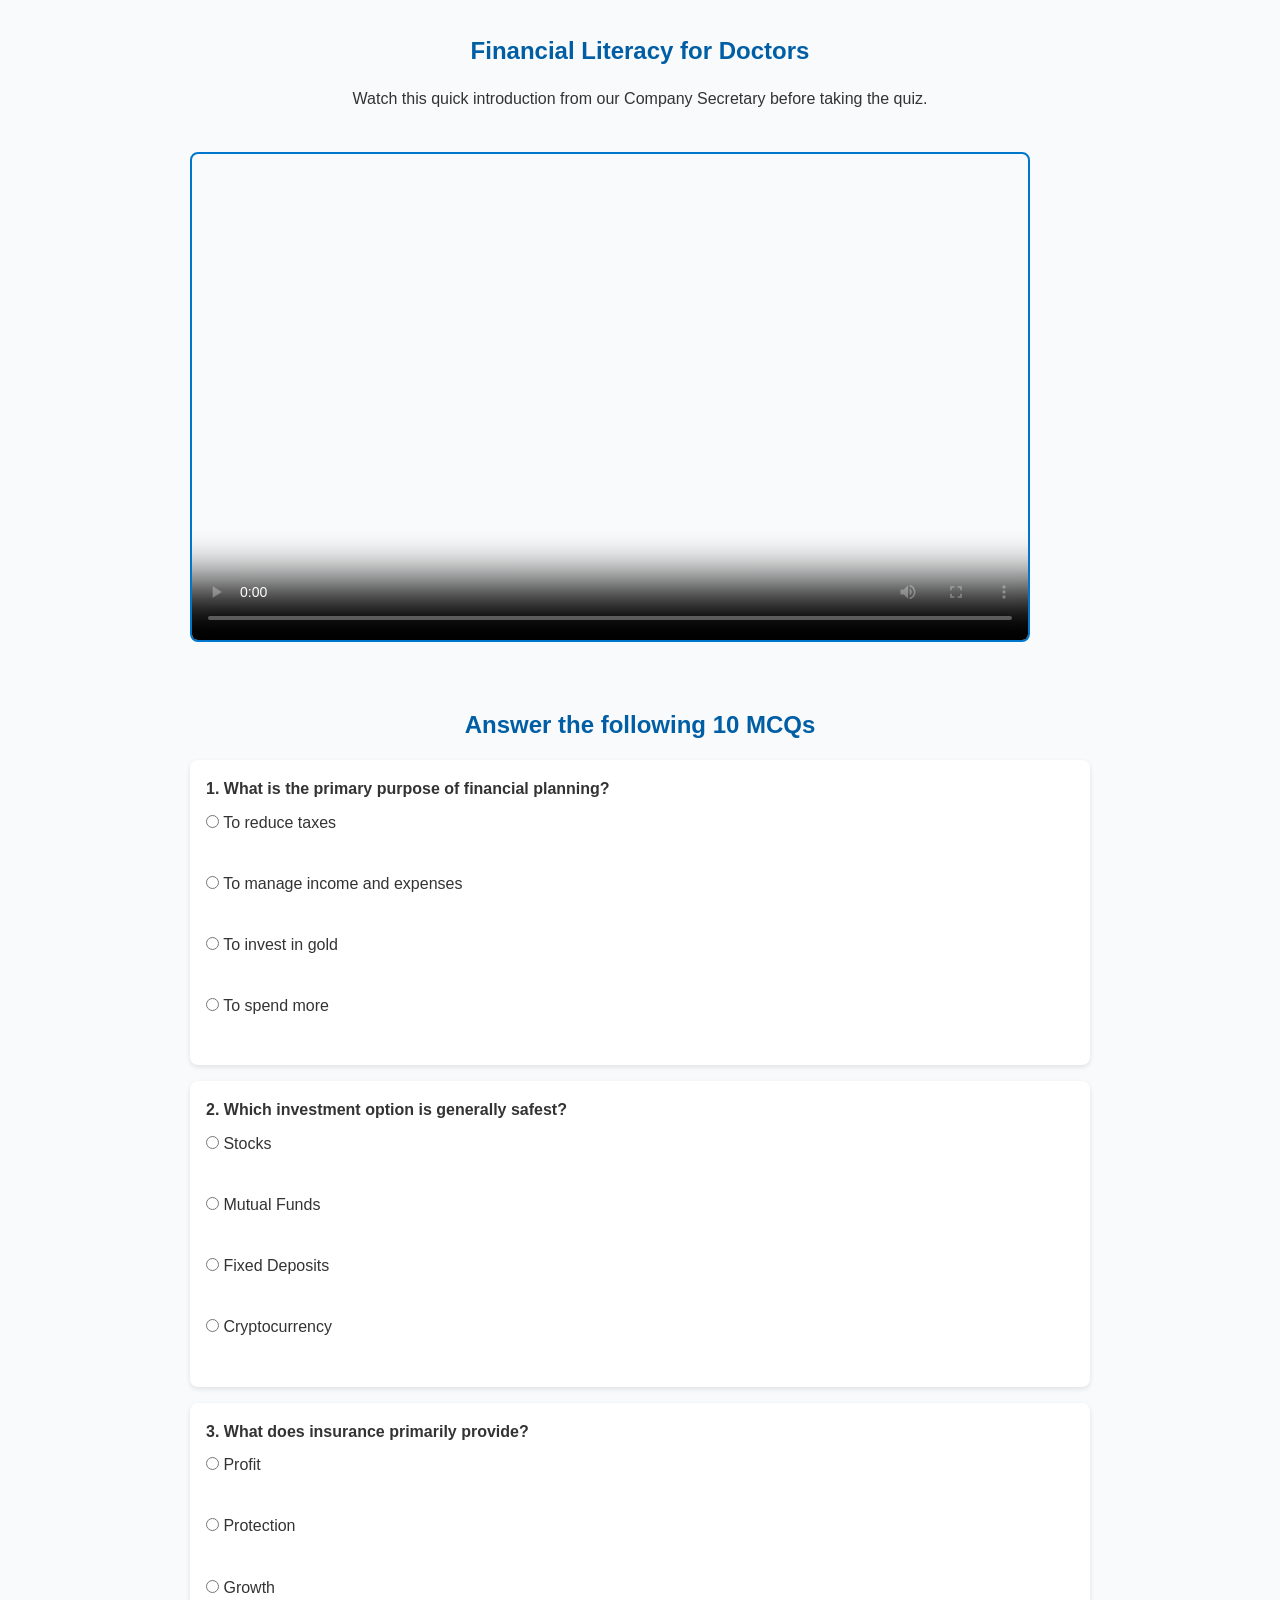
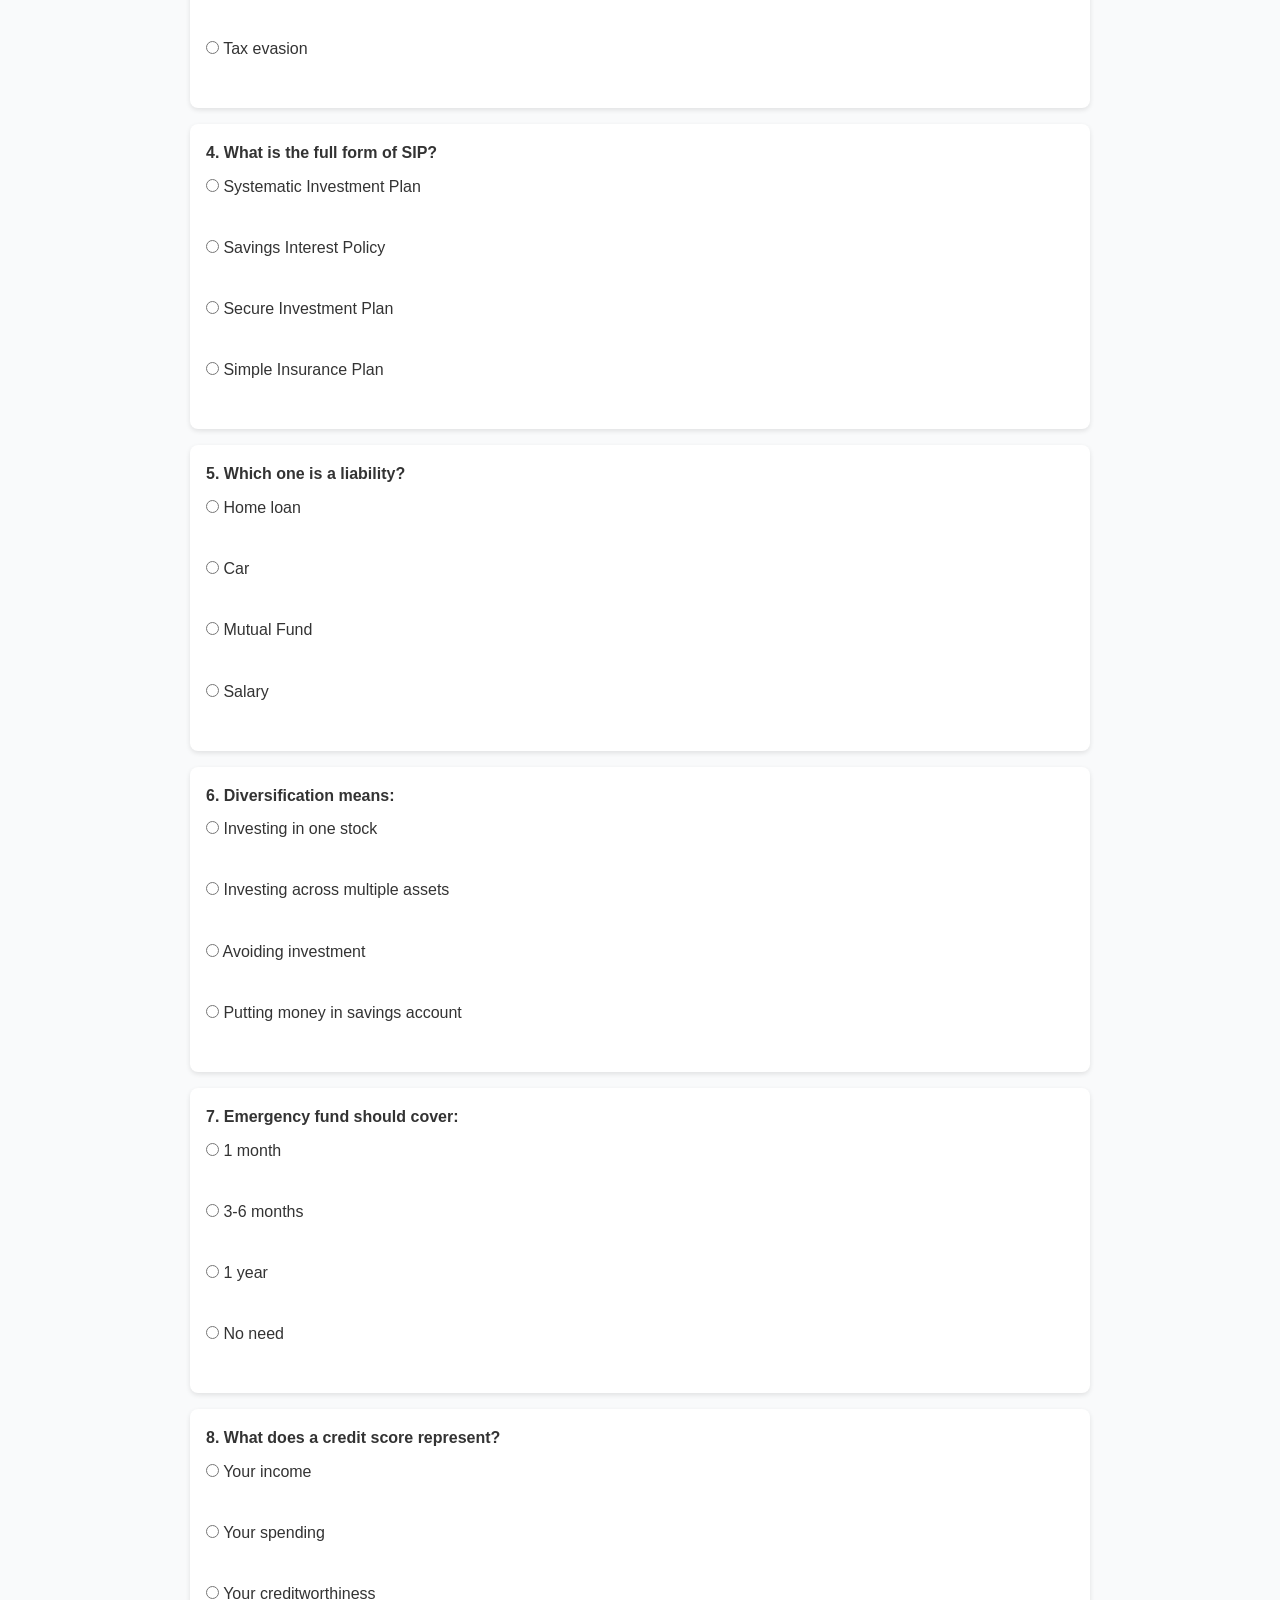
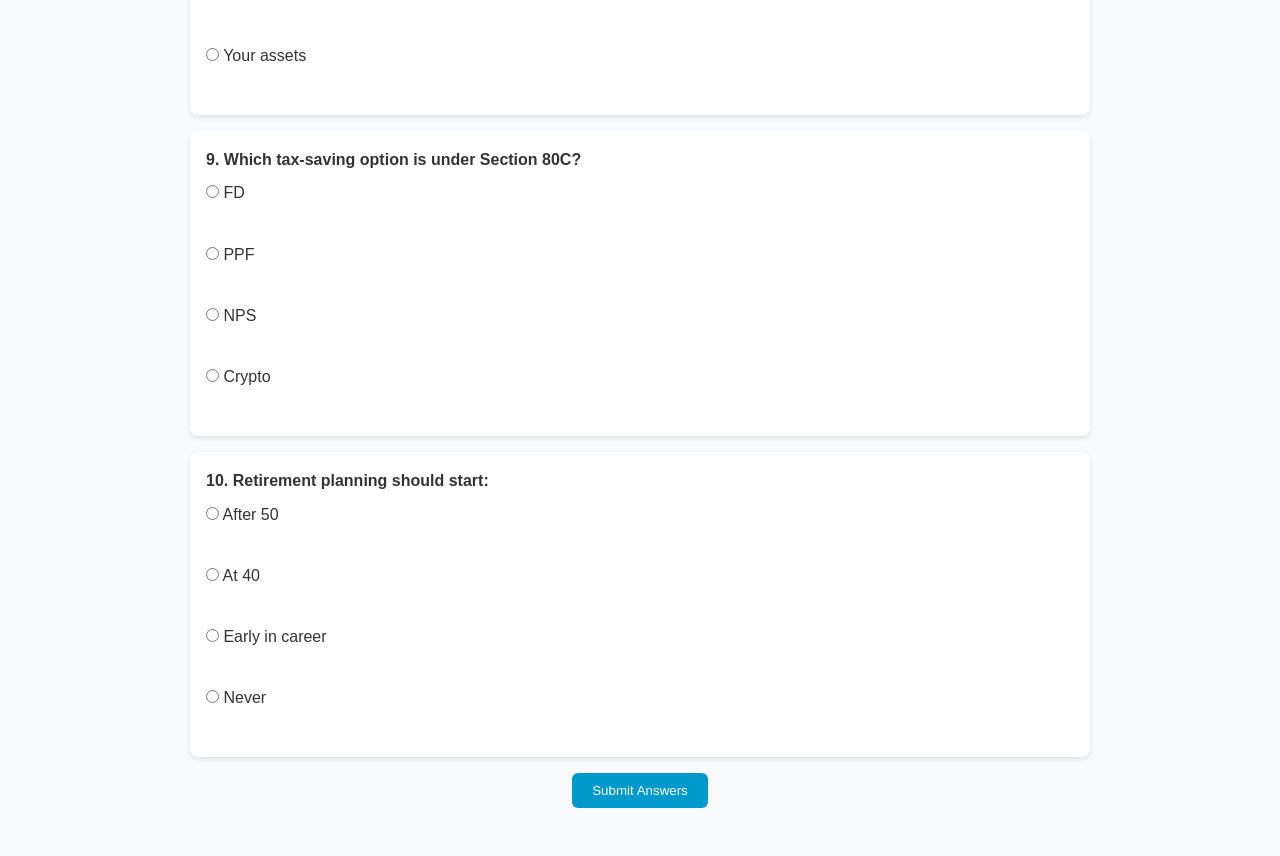
==== doctor.html @ 94295d34 "create the folder strucure and add new page ans css for doctors.html" ====
<!DOCTYPE html>
<html lang="en">
<head>
  <meta charset="UTF-8" />
  <meta name="viewport" content="width=device-width, initial-scale=1.0" />
  <title>Doctors' Financial Literacy Quiz</title>
  <link rel="stylesheet" href="/css/doctors.css" />
</head>
<body>

  <div class="container">
    <!-- Intro Section -->
    <section class="intro">
      <h1>Financial Literacy for Doctors</h1>
      <p>Watch this quick introduction from our Company Secretary before taking the quiz.</p>
      <video controls poster="thumbnail.jpg" class="intro-video">
        <source src="/assets/videos/CS_VS.MP4" type="video/mp4">
        Your browser does not support the video tag.
      </video>
    </section>

    <!-- Quiz Section -->
    <section class="quiz">
      <h2>Answer the following 10 MCQs</h2>
      <form id="quizForm">
        <div id="questionsContainer"></div>
        <button type="submit" class="btn">Submit Answers</button>
      </form>
    </section>
  </div>

  <!-- Popup -->
  <div id="popup" class="popup">
    <div class="popup-content">
      <h2>🎉 Congratulations!</h2>
      <p>Your score: <span id="scoreDisplay"></span> / 100</p>
      <p>To understand your result and get a consultation, please fill this form:</p>

      <form id="leadForm" target="hidden_iframe">
        <!-- Replace entry.xxx with your own Google Form entry IDs -->
        <input name="entry.1878981937" id="nameField" placeholder="Full Name" required>
        <input name="entry.1623646481" id="emailField" type="email" placeholder="Email" required>
        <input name="entry.712227106" id="phoneField" type="tel" placeholder="Phone" required>

        <input type="hidden" name="entry.1606624378" id="scoreField">
        <input type="hidden" name="entry.742944827" id="answersField">

        <button type="submit" class="btn">Submit</button>
      </form>

      <p id="thankYou" class="hidden">✅ Thank you! Visit our main website for more info: 
        <a href="https://vrushalsaudagar.com" target="_blank">yourmainwebsite.com</a>
      </p>
    </div>
  </div>

  
  <iframe name="hidden_iframe" style="display:none;"></iframe>

  <!-- JS File -->
  <script src="/js/doctors.js"></script>
</body>
</html>
---- css/doctors.css ----
* {
  margin: 0;
  padding: 0;
  box-sizing: border-box;
  font-family: "Poppins", sans-serif;
}

body {
  background: #f9fafb;
  color: #333;
  line-height: 1.6;
}

.container {
  width: 90%;
  max-width: 900px;
  margin: 0 auto;
  padding: 2rem 0;
}

h1, h2 {
  text-align: center;
  margin-bottom: 1rem;
  color: #005ea5;
}

.intro p {
  text-align: center;
  margin-bottom: 1rem;
}


.intro-video video {
  width: 100%;
  height: 100%;
  object-fit: cover;
  border-radius: 8px;
}



.intro-video {
  aspect-ratio: 12 / 7; /* custom aspect ratio */
  width: 100%;
  max-width: 840px;
  margin: 1.5rem auto;
  border-radius: 8px;
  overflow: hidden;
  shadow: 0 0 10px rgba(0, 0, 0, 0.23);
  border: 2px solid #0077cc;
  position: relative;
}
.quiz {
  margin-top: 2rem;
}

.question {
  background: #fff;
  padding: 1rem;
  margin-bottom: 1rem;
  border-radius: 8px;
  box-shadow: 0 2px 5px rgba(0,0,0,0.1);
}

.question p {
  font-weight: 600;
  margin-bottom: 0.5rem;
}

label {
  display: block;
  margin: 5px 0;
  cursor: pointer;
}

.btn {
  background-color: #0099cc;
  color: white;
  border: none;
  padding: 10px 20px;
  border-radius: 6px;
  cursor: pointer;
  display: block;
  margin: 1rem auto;
  transition: background 0.3s;
}

.btn:hover {
  background-color: #0077aa;
}

.popup {
  display: none;
  position: fixed;
  top: 0; left: 0;
  width: 100%; height: 100%;
  background: rgba(0,0,0,0.7);
  justify-content: center;
  align-items: center;
  z-index: 100;
}

.popup-content {
  background: #fff;
  padding: 2rem;
  border-radius: 10px;
  width: 90%;
  max-width: 450px;
  text-align: center;
  position: relative;
}

.popup-content input {
  width: 100%;
  padding: 10px;
  margin: 0.5rem 0;
  border: 1px solid #ccc;
  border-radius: 6px;
}

.hidden {
  display: none;
}

@media (max-width: 600px) {
  .intro-video {
    width: 100%;
  }

  .popup-content {
    padding: 1.5rem;
  }

  .btn {
    width: 100%;
  }
}
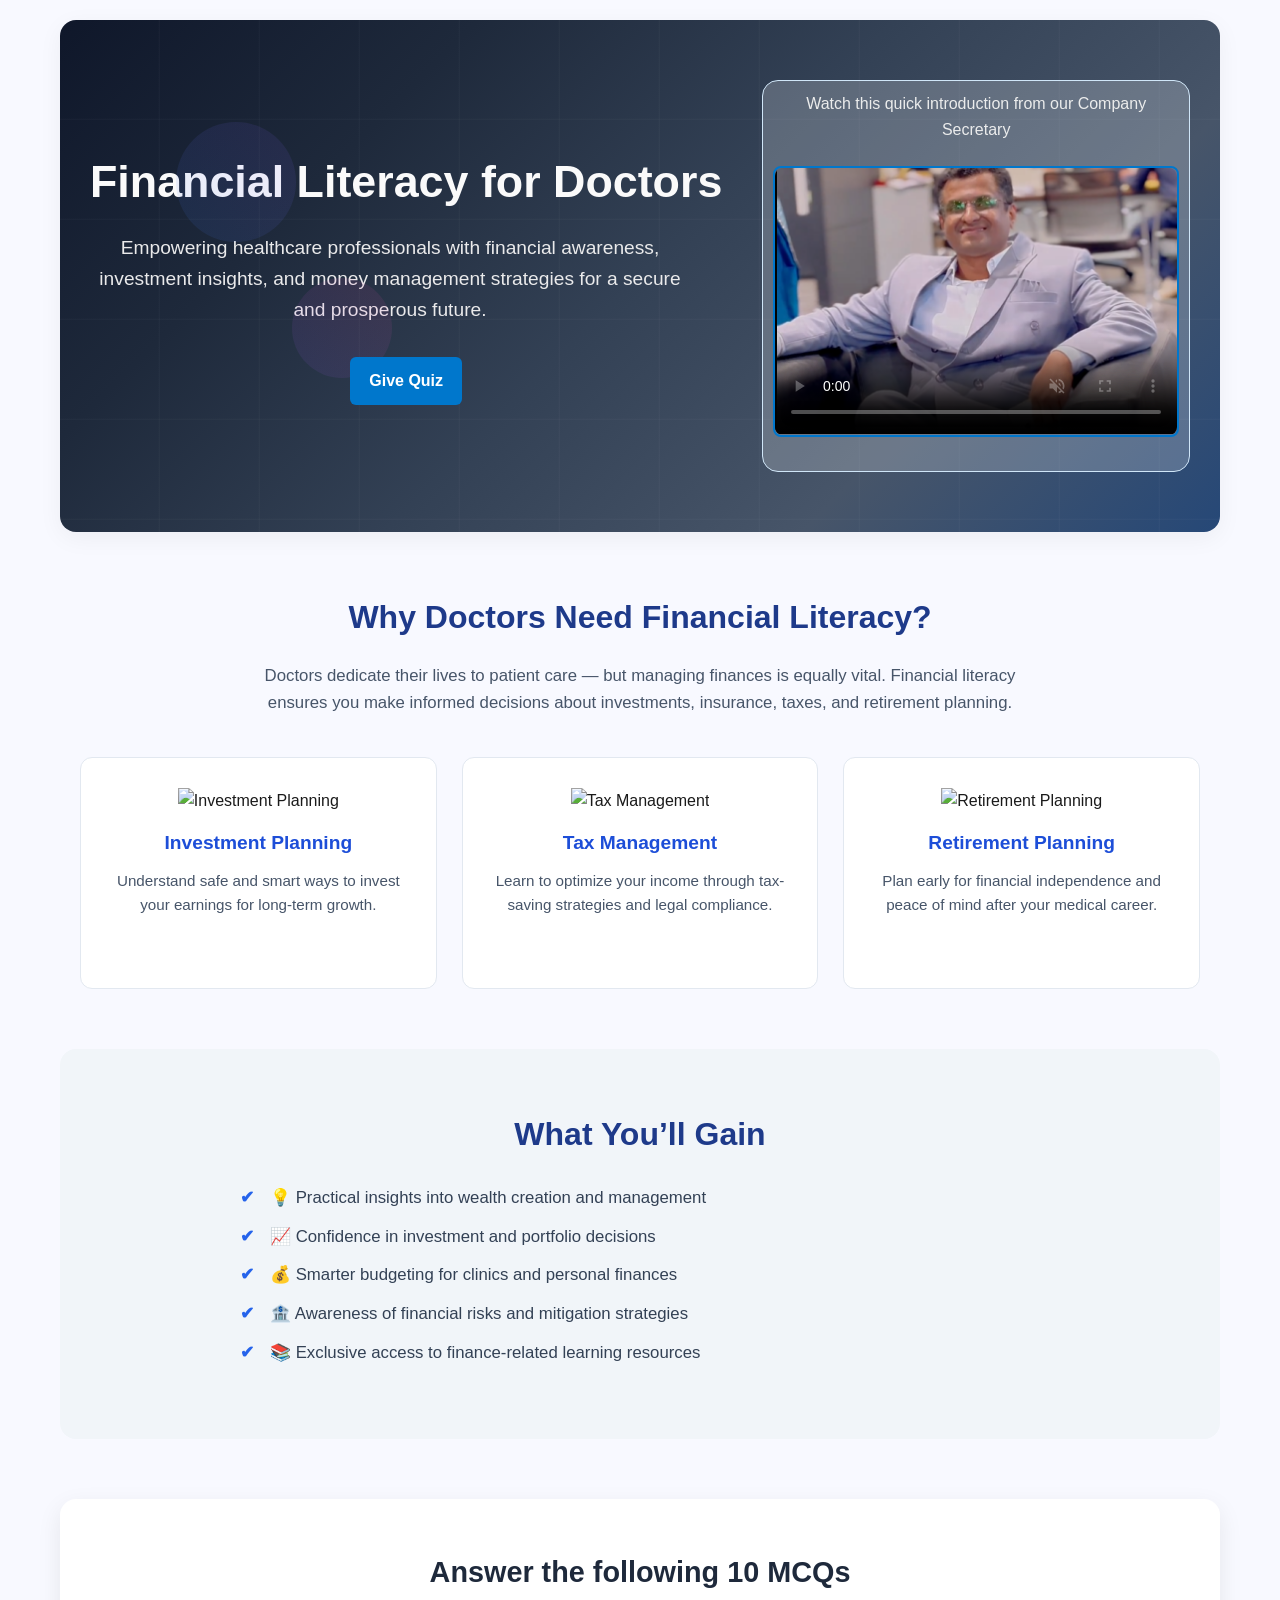
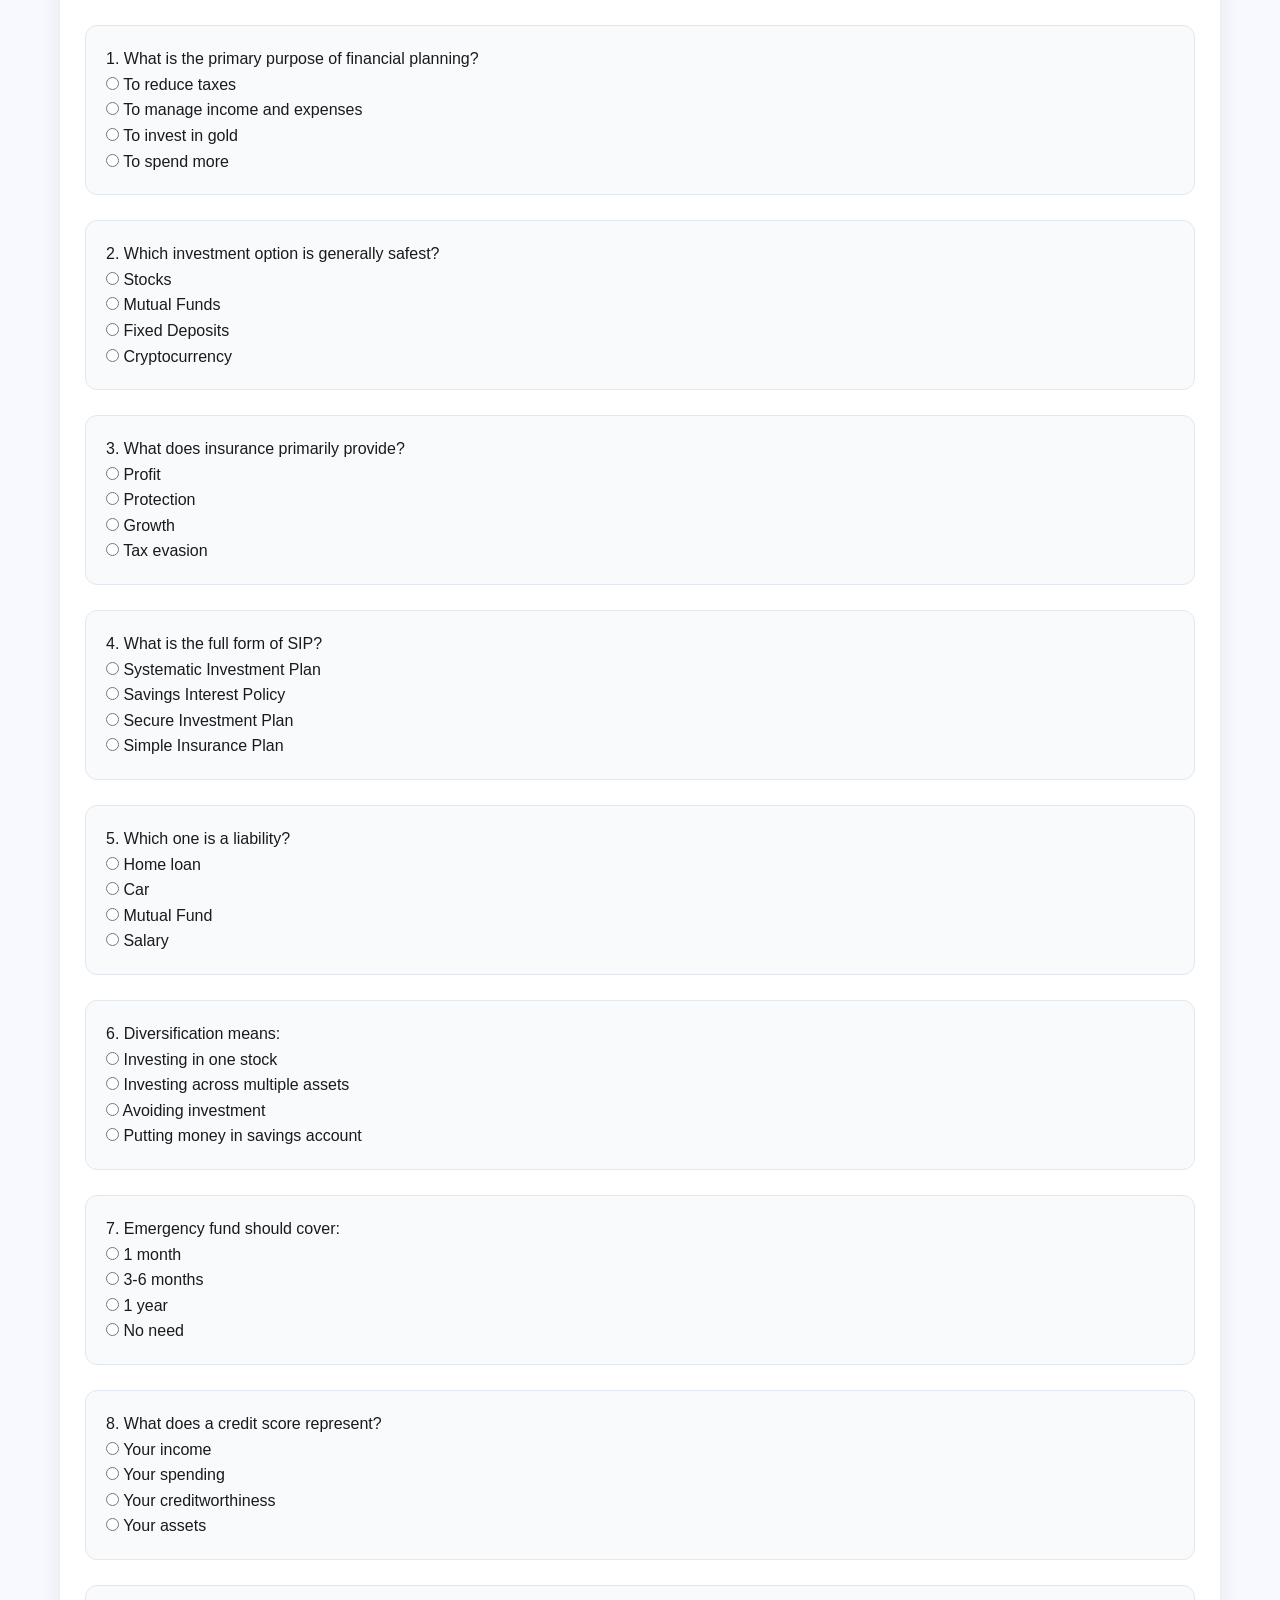
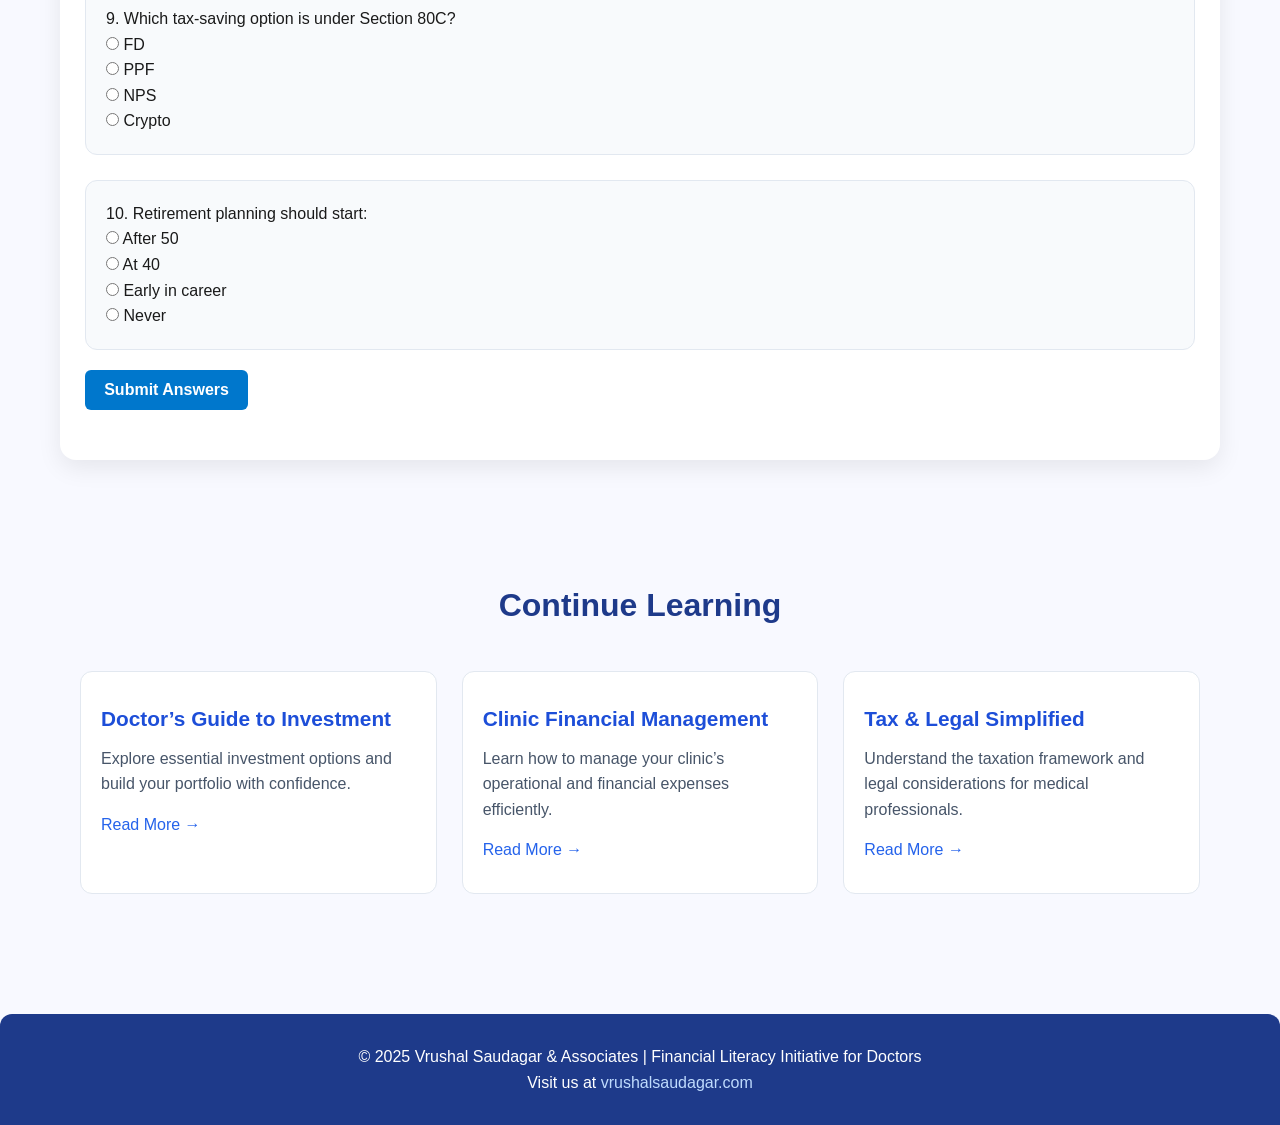
==== commit e2393866: "Revamp doctors.html and doctors.css: enhance layout, improve responsiveness, and add new sections fo" ====
--- a/doctor.html
+++ b/doctor.html
@@ -5,31 +5,122 @@
   <meta name="viewport" content="width=device-width, initial-scale=1.0" />
   <title>Doctors' Financial Literacy Quiz</title>
   <link rel="stylesheet" href="/css/doctors.css" />
+  <link rel="stylesheet" href="/css/style3.css">
+  <link rel="preconnect" href="https://fonts.googleapis.com">
+  <link rel="preconnect" href="https://fonts.gstatic.com" crossorigin>
+  <link href="https://fonts.googleapis.com/css2?family=Poppins:wght@400;500;600;700&display=swap" rel="stylesheet">
 </head>
 <body>
 
   <div class="container">
-    <!-- Intro Section -->
+
+    <!-- ===== Hero / Intro Section ===== -->
     <section class="intro">
-      <h1>Financial Literacy for Doctors</h1>
-      <p>Watch this quick introduction from our Company Secretary before taking the quiz.</p>
-      <video controls poster="thumbnail.jpg" class="intro-video">
-        <source src="/assets/videos/CS_VS.MP4" type="video/mp4">
-        Your browser does not support the video tag.
-      </video>
+      <div class="background-animation">
+                  <div class="floating-shape shape-1"></div>
+                  <div class="floating-shape shape-2"></div>
+                  <div class="floating-shape shape-3"></div>
+                  <div class="floating-shape shape-4"></div>
+                  <div class="floating-shape shape-5"></div>
+              </div>
+      <div class="intro-content">
+        <div class="text">
+          <h1>Financial Literacy for Doctors</h1>
+          <p>Empowering healthcare professionals with financial awareness, investment insights, and money management strategies for a secure and prosperous future.</p>
+          <div class="hero-buttons">
+          <a
+           href="#quiz" 
+            data-cal-link="vsaudagar/30min"
+            data-cal-namespace="30min"
+            data-cal-config='{"layout":"month_view"}'
+            class="consultation-btn1 "
+          >
+            Give Quiz
+          </a>
+         
+        </div>
+        </div>
+        
+        <div class="video-container">
+          <p class="video-intro">Watch this quick introduction from our Company Secretary</p>
+          <div class="hero-video">
+          <video controls autoplay loop muted poster="/assets/thumbnail1.png" class="intro-video">
+            <source src="/assets/videos/CS_VS.MP4" type="video/mp4">
+            Your browser does not support the video tag.
+          </video>
+          </div>
+        </div>
+      </div>
     </section>
 
-    <!-- Quiz Section -->
-    <section class="quiz">
+    <!-- ===== About Section ===== -->
+    <section class="about">
+      <h2>Why Doctors Need Financial Literacy?</h2>
+      <p>Doctors dedicate their lives to patient care — but managing finances is equally vital. Financial literacy ensures you make informed decisions about investments, insurance, taxes, and retirement planning.</p>
+      <div class="about-grid">
+        <div class="about-card">
+          <img src="/icons/investment.png" alt="Investment Planning">
+          <h3>Investment Planning</h3>
+          <p>Understand safe and smart ways to invest your earnings for long-term growth.</p>
+        </div>
+        <div class="about-card">
+          <img src="/icons/tax.png" alt="Tax Management">
+          <h3>Tax Management</h3>
+          <p>Learn to optimize your income through tax-saving strategies and legal compliance.</p>
+        </div>
+        <div class="about-card">
+          <img src="/icons/retiredment.png" alt="Retirement Planning">
+          <h3>Retirement Planning</h3>
+          <p>Plan early for financial independence and peace of mind after your medical career.</p>
+        </div>
+      </div>
+    </section>
+
+    <!-- ===== Benefits Section ===== -->
+    <section class="benefits">
+      <h2>What You’ll Gain</h2>
+      <ul class="benefits-list">
+        <li>💡 Practical insights into wealth creation and management</li>
+        <li>📈 Confidence in investment and portfolio decisions</li>
+        <li>💰 Smarter budgeting for clinics and personal finances</li>
+        <li>🏦 Awareness of financial risks and mitigation strategies</li>
+        <li>📚 Exclusive access to finance-related learning resources</li>
+      </ul>
+    </section>
+
+    <!-- ===== Quiz Section ===== -->
+    <section class="quiz" id="quiz">
       <h2>Answer the following 10 MCQs</h2>
       <form id="quizForm">
         <div id="questionsContainer"></div>
-        <button type="submit" class="btn">Submit Answers</button>
+        <button type="submit" style="margin-top:20px;" class="consultation-btn1">Submit Answers</button>
       </form>
+    </section>
+
+    <!-- ===== Learning Resources Section ===== -->
+    <section class="resources">
+      <h2>Continue Learning</h2>
+      <div class="resource-grid">
+        <div class="resource-card">
+          <h3>Doctor’s Guide to Investment</h3>
+          <p>Explore essential investment options and build your portfolio with confidence.</p>
+          <a href="#" class="learn-more">Read More →</a>
+        </div>
+        <div class="resource-card">
+          <h3>Clinic Financial Management</h3>
+          <p>Learn how to manage your clinic’s operational and financial expenses efficiently.</p>
+          <a href="#" class="learn-more">Read More →</a>
+        </div>
+        <div class="resource-card">
+          <h3>Tax & Legal Simplified</h3>
+          <p>Understand the taxation framework and legal considerations for medical professionals.</p>
+          <a href="#" class="learn-more">Read More →</a>
+        </div>
+      </div>
     </section>
   </div>
 
-  <!-- Popup -->
+  <!-- ===== Popup (Existing) ===== -->
   <div id="popup" class="popup">
     <div class="popup-content">
       <h2>🎉 Congratulations!</h2>
@@ -37,7 +128,6 @@
       <p>To understand your result and get a consultation, please fill this form:</p>
 
       <form id="leadForm" target="hidden_iframe">
-        <!-- Replace entry.xxx with your own Google Form entry IDs -->
         <input name="entry.1878981937" id="nameField" placeholder="Full Name" required>
         <input name="entry.1623646481" id="emailField" type="email" placeholder="Email" required>
         <input name="entry.712227106" id="phoneField" type="tel" placeholder="Phone" required>
@@ -54,10 +144,14 @@
     </div>
   </div>
 
-  
   <iframe name="hidden_iframe" style="display:none;"></iframe>
 
-  <!-- JS File -->
+  <!-- ===== Footer ===== -->
+  <footer class="footer">
+    <p>© 2025 Vrushal Saudagar & Associates | Financial Literacy Initiative for Doctors</p>
+    <p>Visit us at <a href="https://vrushalsaudagar.com" target="_blank">vrushalsaudagar.com</a></p>
+  </footer>
+
   <script src="/js/doctors.js"></script>
 </body>
 </html>
--- a/css/doctors.css
+++ b/css/doctors.css
@@ -1,46 +1,129 @@
+/* ===== General Reset ===== */
 * {
   margin: 0;
   padding: 0;
   box-sizing: border-box;
+}
+html {
+    scroll-padding-top: 80px; /* adjust to your navbar height */
+
+  scroll-behavior: smooth;
+}
+
+body {
   font-family: "Poppins", sans-serif;
-}
-
-body {
-  background: #f9fafb;
-  color: #333;
+  background-color: #f9fafb;
+  color: #1e293b;
   line-height: 1.6;
 }
 
+/* ===== Container ===== */
 .container {
-  width: 90%;
-  max-width: 900px;
+  width: 100%;
+  max-width: 1200px;
   margin: 0 auto;
-  padding: 2rem 0;
-}
-
-h1, h2 {
-  text-align: center;
-  margin-bottom: 1rem;
-  color: #005ea5;
+  padding: 20px;
+}
+
+/* ===== HERO / INTRO SECTION ===== */
+.intro {
+    background: linear-gradient(135deg, #0f172a 0%, #1e293b 25%, #334155 50%, #475569 75%, #264877ff 100%);
+  padding: 60px 30px;
+  border-radius: 16px;
+  text-align: center;
+  box-shadow: 0 6px 24px rgba(0, 0, 0, 0.05);
+  margin-top: 20px;
+  transition: all 0.3s ease;
+  position: relative;
+  
+}
+
+.intro::before {
+    content: '';
+    position: absolute;
+    top: 0;
+    left: 0;
+    background: 
+        radial-gradient(circle at 20% 20%, rgba(59, 130, 246, 0.3) 0%, transparent 50%),
+        radial-gradient(circle at 80% 80%, rgba(95, 92, 246, 0.3) 0%, transparent 50%),
+        radial-gradient(circle at 40% 60%, rgba(16, 47, 185, 0.2) 0%, transparent 50%);
+    pointer-events: none;
+    z-index: 1;
+}
+
+.intro::after {
+    content: '';
+    position: absolute;
+    top: 0;
+    left: 0;
+    width: 100%;
+    height: 100%;
+    background: 
+        repeating-linear-gradient(
+            90deg,
+            transparent,
+            transparent 98px,
+            rgba(255, 255, 255, 0.03) 100px
+        ),
+        repeating-linear-gradient(
+            180deg,
+            transparent,
+            transparent 98px,
+            rgba(255, 255, 255, 0.03) 100px
+        );
+    pointer-events: none;
+    z-index: 1;
+}
+
+.intro-content {
+  display: flex;
+  align-items: center;
+  justify-content: space-between;
+  flex-wrap: wrap;
+  gap: 40px;
+}
+
+.intro h1 {
+  font-size: 2.8rem;
+  color: #fafafaff;
+  font-weight: 800;
+  margin-bottom: 15px;
 }
 
 .intro p {
-  text-align: center;
-  margin-bottom: 1rem;
-}
-
-
-.intro-video video {
-  width: 100%;
-  height: 100%;
-  object-fit: cover;
-  border-radius: 8px;
-}
-
-
-
-.intro-video {
-  aspect-ratio: 12 / 7; /* custom aspect ratio */
+  font-size: 1.2rem;
+  color: #eaeaebff;
+  margin-bottom: 20px;
+  max-width: 600px;
+}
+
+.video-container {
+  flex: 1 1 400px;
+  text-align: center;
+  position: relative;
+  justify-content: center;
+  align-items: center;
+  overflow: hidden;
+  border-radius: 16px;
+  background: #f1f5f938;
+  padding: 10px;
+  border: 1px solid #d0e6f8ff;
+  z-index:50;
+}
+
+
+
+/* Intro video label above video */
+.video-container p {
+  font-size: 1.0rem;
+  color: #ebececff;
+  margin-bottom: 10px;
+  max-width: 600px;
+}
+
+/* Responsive video preview */
+.hero-video {
+  aspect-ratio: 12 / 8; /* custom aspect ratio */
   width: 100%;
   max-width: 840px;
   margin: 1.5rem auto;
@@ -50,88 +133,447 @@
   border: 2px solid #0077cc;
   position: relative;
 }
+
+.hero-video video {
+  width: 100%;
+  height: 100%;
+  object-fit: cover;
+  border-radius: 8px;
+}
+
+
+
+/* Mobile adjustments */
+@media (max-width: 600px) {
+  .video-container {
+    padding: 6px;
+  }
+
+  .intro-video {
+    max-width: 100%;
+    max-height: 260px;
+  }
+}
+
+/* btns */
+.hero-buttons {
+  display: flex;
+  flex-wrap: wrap;
+  font-weight:bold;
+  justify-content: center;
+  gap: 0.75rem;
+  margin-top: 2rem;
+}
+
+.consultation-btn1 {
+  z-index: 50;
+  position: relative;
+  overflow: hidden;
+    font-weight:bold;
+  padding: 0.7rem 1.2rem;
+  cursor: pointer;
+  font-size: 1rem;
+  border: none;
+  background-color: #0077cc;
+  color: white;
+  border-radius: 6px;
+  text-decoration: none;
+  transition: all 0.3s ease;
+}
+.consultation-btn2 {
+  position: relative;
+  overflow: hidden;
+  padding: 0.7rem 1.2rem;
+  cursor: pointer;
+  font-size: 1rem;
+  border: none;
+  background-color: #FEC401;
+  color: white;
+  border-radius: 6px;
+  text-decoration: none;
+  transition: all 0.3s ease;
+}
+
+.consultation-btn1:hover,
+.consultation-btn2:hover {
+  transform: scale(1.05);
+  box-shadow: 0 0 10px rgba(0, 119, 204, 0.6);
+}
+/* Light slide animation */
+.consultation-btn1::before {
+  content: '';
+  position: absolute;
+  top: 0;
+  left: -75%;
+  height: 100%;
+  width: 50%;
+  background: linear-gradient(
+    120deg,
+    rgba(255, 255, 255, 0) 10%,
+    rgba(255, 255, 255, 0.4) 50%,
+    rgba(255, 255, 255, 0) 100%
+  );
+  transform: skewX(-20deg);
+  animation: shine 2s infinite;
+}
+.consultation-btn2::before {
+  content: '';
+  position: absolute;
+  top: 0;
+  left: -75%;
+  height: 100%;
+  width: 50%;
+  background: linear-gradient(
+    120deg,
+    rgba(255, 255, 255, 0) 10%,
+    rgba(255, 255, 255, 0.4) 50%,
+    rgba(255, 255, 255, 0) 100%
+  );
+  transform: skewX(-20deg);
+  animation: shine 2s infinite;
+}
+
+
+/* ===== ABOUT SECTION ===== */
+.about {
+  text-align: center;
+  padding: 60px 20px;
+}
+
+.about h2 {
+  font-size: 2rem;
+  color: #1e3a8a;
+  margin-bottom: 20px;
+}
+
+.about p {
+  max-width: 800px;
+  margin: 0 auto 40px;
+  color: #475569;
+  font-size: 1.05rem;
+}
+
+.about-grid {
+  display: grid;
+  grid-template-columns: repeat(auto-fit, minmax(250px, 1fr));
+  gap: 25px;
+}
+
+.about-card {
+  background: #ffffff;
+  border-radius: 12px;
+  padding: 30px 20px;
+  text-align: center;
+  transition: all 0.3s ease;
+  border: 1px solid #e2e8f0;
+}
+
+.about-card:hover {
+  transform: translateY(-6px);
+  box-shadow: 0 10px 25px rgba(0, 0, 0, 0.08);
+}
+
+.about-card img {
+  width: 60px;
+  margin-bottom: 15px;
+}
+
+.about-card h3 {
+  color: #1d4ed8;
+  font-size: 1.2rem;
+  margin-bottom: 10px;
+}
+
+.about-card p {
+  color: #475569;
+  font-size: 0.95rem;
+}
+
+/* ===== BENEFITS SECTION ===== */
+.benefits {
+  background: #f1f5f9;
+  padding: 60px 20px;
+  border-radius: 16px;
+  margin-bottom: 60px;
+  text-align: center;
+}
+
+.benefits h2 {
+  font-size: 2rem;
+  color: #1e3a8a;
+  margin-bottom: 25px;
+}
+
+.benefits-list {
+  list-style: none;
+  max-width: 800px;
+  margin: 0 auto;
+  text-align: left;
+  color: #334155;
+  font-size: 1.05rem;
+}
+
+.benefits-list li {
+  margin: 12px 0;
+  padding-left: 30px;
+  position: relative;
+}
+
+.benefits-list li::before {
+  content: "✔";
+  position: absolute;
+  left: 0;
+  color: #2563eb;
+  font-weight: bold;
+}
+
+/* ===== QUIZ SECTION ===== */
 .quiz {
-  margin-top: 2rem;
+  background: #ffffff;
+  padding: 50px 25px;
+  border-radius: 16px;
+  box-shadow: 0 8px 24px rgba(0, 0, 0, 0.08);
+  margin-bottom: 60px;
+  transition: all 0.3s ease;
+}
+
+.quiz:hover {
+  transform: translateY(-3px);
+}
+
+.quiz h2 {
+  text-align: center;
+  font-size: 1.8rem;
+  font-weight: 600;
+  color: #1e293b;
+  margin-bottom: 30px;
+}
+
+#questionsContainer {
+  display: flex;
+  flex-direction: column;
+  gap: 25px;
 }
 
 .question {
-  background: #fff;
-  padding: 1rem;
-  margin-bottom: 1rem;
+  background: #f8fafc;
+  padding: 20px;
+  border-radius: 12px;
+  border: 1px solid #e2e8f0;
+  transition: 0.2s;
+}
+
+.question:hover {
+  box-shadow: 0 4px 16px rgba(0, 0, 0, 0.06);
+}
+
+.question h3 {
+  font-size: 1.1rem;
+  margin-bottom: 10px;
+  color: #0f172a;
+}
+
+.option {
+  display: flex;
+  align-items: center;
+  gap: 10px;
+  margin: 6px 0;
+  cursor: pointer;
+  transition: background 0.2s ease;
+  padding: 6px 10px;
   border-radius: 8px;
-  box-shadow: 0 2px 5px rgba(0,0,0,0.1);
-}
-
-.question p {
+}
+
+.option:hover {
+  background: #e0f2fe;
+}
+
+.option input[type="radio"] {
+  accent-color: #2563eb;
+  transform: scale(1.2);
+}
+
+/* ===== SUBMIT BUTTON ===== */
+.btn {
+  display: block;
+  width: 100%;
+  padding: 14px 0;
+  background-color: #2563eb;
+  color: #fff;
+  font-size: 1rem;
   font-weight: 600;
-  margin-bottom: 0.5rem;
-}
-
-label {
-  display: block;
-  margin: 5px 0;
+  border: none;
+  border-radius: 12px;
   cursor: pointer;
-}
-
-.btn {
-  background-color: #0099cc;
-  color: white;
-  border: none;
-  padding: 10px 20px;
-  border-radius: 6px;
-  cursor: pointer;
-  display: block;
-  margin: 1rem auto;
-  transition: background 0.3s;
+  margin-top: 30px;
+  transition: background-color 0.3s ease, transform 0.2s ease;
 }
 
 .btn:hover {
-  background-color: #0077aa;
-}
-
+  background-color: #1e40af;
+  transform: translateY(-2px);
+}
+
+.btn:active {
+  transform: scale(0.98);
+}
+
+/* ===== RESOURCES SECTION ===== */
+.resources {
+  padding: 60px 20px;
+  text-align: center;
+}
+
+.resources h2 {
+  font-size: 2rem;
+  color: #1e3a8a;
+  margin-bottom: 40px;
+}
+
+.resource-grid {
+  display: grid;
+  grid-template-columns: repeat(auto-fit, minmax(280px, 1fr));
+  gap: 25px;
+}
+
+.resource-card {
+  background: #ffffff;
+  border: 1px solid #e2e8f0;
+  border-radius: 12px;
+  padding: 30px 20px;
+  text-align: left;
+  transition: all 0.3s ease;
+}
+
+.resource-card:hover {
+  transform: translateY(-6px);
+  box-shadow: 0 10px 25px rgba(0, 0, 0, 0.08);
+}
+
+.resource-card h3 {
+  font-size: 1.3rem;
+  color: #1d4ed8;
+  margin-bottom: 10px;
+}
+
+.resource-card p {
+  color: #475569;
+  font-size: 1rem;
+  margin-bottom: 15px;
+}
+
+.learn-more {
+  color: #2563eb;
+  text-decoration: none;
+  font-weight: 500;
+  transition: 0.2s;
+}
+
+.learn-more:hover {
+  text-decoration: underline;
+}
+
+/* ===== POPUP ===== */
 .popup {
   display: none;
   position: fixed;
-  top: 0; left: 0;
-  width: 100%; height: 100%;
-  background: rgba(0,0,0,0.7);
+  inset: 0;
+  background-color: rgba(0, 0, 0, 0.65);
   justify-content: center;
   align-items: center;
-  z-index: 100;
+  z-index: 999;
 }
 
 .popup-content {
-  background: #fff;
-  padding: 2rem;
-  border-radius: 10px;
+  background: #ffffff;
+  padding: 30px 40px;
+  border-radius: 12px;
+  max-width: 420px;
   width: 90%;
-  max-width: 450px;
-  text-align: center;
-  position: relative;
+  text-align: center;
+  box-shadow: 0 8px 25px rgba(0, 0, 0, 0.1);
+}
+
+.popup-content h2 {
+  color: #1d4ed8;
+  margin-bottom: 15px;
 }
 
 .popup-content input {
   width: 100%;
-  padding: 10px;
-  margin: 0.5rem 0;
-  border: 1px solid #ccc;
-  border-radius: 6px;
+  padding: 12px;
+  border: 1px solid #cbd5e1;
+  border-radius: 8px;
+  margin: 8px 0;
+  font-size: 0.95rem;
 }
 
 .hidden {
   display: none;
 }
 
+/* ===== FOOTER ===== */
+.footer {
+  text-align: center;
+  padding: 30px 20px;
+  background: #1e3a8a;
+  color: #ffffff;
+  border-radius: 12px 12px 0 0;
+  margin-top: 60px;
+}
+
+.footer a {
+  color: #bfdbfe;
+  text-decoration: none;
+}
+
+.footer a:hover {
+  text-decoration: underline;
+}
+
+/* ===== RESPONSIVE DESIGN ===== */
+@media (max-width: 992px) {
+  .intro-content {
+    flex-direction: column;
+    text-align: center;
+  }
+
+  .intro h1 {
+    font-size: 2rem;
+  }
+
+  .intro p {
+    font-size: 1rem;
+  }
+}
+
 @media (max-width: 600px) {
-  .intro-video {
-    width: 100%;
-  }
-
-  .popup-content {
-    padding: 1.5rem;
+  .intro {
+    padding: 40px 15px;
+  }
+
+  .about,
+  .benefits,
+  .resources {
+    padding: 40px 15px;
+  }
+
+  .quiz {
+    padding: 40px 15px;
+  }
+
+  .about h2,
+  .benefits h2,
+  .resources h2 {
+    font-size: 1.5rem;
   }
 
   .btn {
-    width: 100%;
-  }
-}
+    font-size: 0.95rem;
+  }
+
+  .resource-card,
+  .about-card {
+    padding: 20px 15px;
+  }
+}
--- a/css/style3.css
+++ b/css/style3.css
@@ -0,0 +1,1057 @@
+body {
+  font-family: 'Segoe UI', sans-serif;
+  line-height: 1.6;
+  background: #f8f9ff;
+  color: #1a1a1a;
+}
+ h1 {
+  font-size: 3rem;
+  margin-bottom: 1rem;
+}
+
+h2 {
+  font-size: 2rem;
+  margin-bottom: 2rem;
+}
+
+h3 {
+  font-size: 1.5rem;
+  margin-bottom: 1rem;
+}
+
+p {
+  font-size: 1rem;
+}
+
+.highlight {
+  color: #0077cc;
+}
+
+.container {
+    max-width: 1200px;
+    margin: 0 auto;
+    padding: 0 20px;
+}
+
+
+/* Guide Section Styles */
+.guide-section {
+    /* Background and spacing */
+    background: linear-gradient(135deg, #1e3a8a, #2a4cb8);
+    padding: 80px 0;
+    min-height: 100vh;
+}
+
+/* Steps Grid Layout */
+.steps-grid {
+    /* Grid layout with 3 columns */
+    display: grid;
+    grid-template-columns: repeat(3, 1fr);
+    gap: 20px;
+    margin-top: 40px;
+    padding: 20px;
+}
+
+/* Responsive Design - Tablet View */
+@media (max-width: 1200px) {
+    .steps-grid {
+        /* Adjust grid for smaller screens */
+        grid-template-columns: repeat(2, 1fr);
+        gap: 20px;
+        margin-top: 40px;
+    }
+}
+
+/* Responsive Design - Mobile View */
+@media (max-width: 768px) {
+    .steps-grid {
+        /* Single column layout for mobile */
+        grid-template-columns: 1fr;
+        gap: 20px;
+        margin-top: 40px;
+    }
+}
+
+/* Mobile Layout Adjustments */
+@media (max-width: 768px) {
+    .steps-grid {
+        /* Single column layout */
+        grid-template-columns: 1fr;
+        gap: 20px;
+        margin-top: 30px;
+    }
+    
+    .step-card {
+        /* Mobile card padding */
+        padding: 20px;
+    }
+    
+    .step-content {
+        /* Mobile content padding */
+        padding: 15px;
+    }
+}
+
+/* Step Card Styles */
+.step-card {
+    /* Card background and border */
+    background: rgba(255, 255, 255, 0.08);
+    border: 2px solid #3b82f6;
+    border-radius: 15px;
+    padding: 15px;
+    
+    /* Animations and transitions */
+    transition: all 0.3s ease;
+    position: relative;
+    min-height: 160px;
+    animation: fadeInUp 0.8s ease-out forwards;
+    animation-delay: calc(0.2s * var(--i));
+    cursor: pointer;
+    overflow: hidden;
+}
+
+.step-card::before {
+    content: '';
+    position: absolute;
+    top: 0;
+    left: 0;
+    width: 100%;
+    height: 100%;
+    background: linear-gradient(45deg, transparent, rgba(255, 255, 255, 0.1));
+    opacity: 0;
+    transition: opacity 0.3s ease;
+}
+
+.step-card:hover {
+    transform: translateY(-8px) scale(1.02);
+    box-shadow: 0 15px 30px rgba(59, 130, 246, 0.2);
+}
+
+.step-card:hover::before {
+    opacity: 1;
+}
+
+.step-number {
+    display: block;
+    font-size: 2.5rem;
+    font-weight: 700;
+    color: #ffffff;
+    margin-bottom: 10px;
+}
+
+.step-content {
+    padding: 0;
+    display: flex;
+    flex-direction: column;
+    align-items: flex-start;
+    gap: 15px;
+    min-height: 100px;
+    justify-content: flex-start;
+}
+
+.step-card h3 {
+    margin: 0;
+    padding: 0;
+    font-size: 1.25rem;
+    color: #ffffff;
+    line-height: 1.2;
+    padding-right: 50px;
+    position: relative;
+    z-index: 1;
+    display: flex;
+    align-items: flex-start;
+}
+
+.step-description {
+    margin: 0;
+    padding: 0;
+    line-height: 1.4;
+    padding-right: 50px;
+    position: relative;
+    z-index: 1;
+    display: flex;
+    align-items: flex-start;
+}
+
+
+
+.step-card h3 {
+    margin: 10px 0;
+    font-size: 1.5rem;
+    font-weight: 700;
+    color: #ffffff;
+    text-shadow: 2px 2px 4px rgba(0, 0, 0, 0.2);
+}
+
+/* Reset and Base Styles */
+
+
+/* Enhanced Personas Section */
+/* Enhanced Personas Section */
+/* Enhanced Personas Section */
+/* Enhanced Personas Section */
+.personas-section {
+    background: transparent;
+    padding: 60px 0;
+    position: relative;
+    overflow: hidden;
+}
+
+.personas-section::before {
+    content: '';
+    position: absolute;
+    top: 0;
+    left: 0;
+    right: 0;
+    bottom: 0;
+    background: 
+        radial-gradient(circle at 20% 20%, rgba(255, 235, 59, 0.1) 0%, transparent 50%),
+        radial-gradient(circle at 80% 80%, rgba(103, 126, 234, 0.1) 0%, transparent 50%),
+        radial-gradient(circle at 40% 60%, rgba(118, 75, 162, 0.1) 0%, transparent 50%);
+    pointer-events: none;
+}
+
+
+/* Grid Layout - 4 cards in a row */
+.personas-grid {
+    display: grid;
+    grid-template-columns: repeat(4, 1fr);
+    gap: 25px;
+    margin-top: 60px;
+    padding: 0;
+}
+
+.persona-card {
+    background: rgba(255, 255, 255, 0.1);
+    border-radius: 24px;
+    padding: 0;
+    text-align: center;
+    transition: all 0.3s ease;
+    height: 500px;
+    position: relative;
+    overflow: hidden;
+    border: 1px solid rgba(255, 255, 255, 0.2);
+    box-shadow: 
+        0 20px 40px rgba(0, 0, 0, 0.1),
+        0 1px 0px rgba(255, 255, 255, 0.2) inset;
+    backdrop-filter: blur(20px);
+}
+
+.persona-card::before {
+    content: '';
+    position: absolute;
+    top: 0;
+    left: 0;
+    right: 0;
+    bottom: 0;
+    background: linear-gradient(135deg, 
+        rgba(255, 255, 255, 0.1) 0%, 
+        rgba(255, 255, 255, 0.05) 50%, 
+        rgba(255, 255, 255, 0.1) 100%);
+    border-radius: 24px;
+    opacity: 0;
+    transition: opacity 0.6s ease;
+    z-index: 1;
+}
+
+.persona-card:hover {
+    transform: translateY(-15px);
+    box-shadow: 
+        0 30px 60px rgba(0, 0, 0, 0.2),
+        0 1px 0px rgba(255, 255, 255, 0.3) inset;
+    border-color: rgba(255, 255, 255, 0.4);
+}
+
+.persona-card:hover::before {
+    opacity: 1;
+}
+
+.persona-overlay {
+    position: absolute;
+    top: 0;
+    left: 0;
+    right: 0;
+    bottom: 0;
+    border-radius: 24px;
+    overflow: hidden;
+    z-index: 2;
+}
+
+.persona-image {
+    width: 100%;
+    height: 100%;
+    object-fit: cover;
+    position: absolute;
+    top: 0;
+    left: 0;
+    z-index: 1;
+    filter: brightness(0.7) contrast(1.1) saturate(1.2);
+    transition: all 0.6s ease;
+}
+
+.persona-card:hover .persona-image {
+    transform: scale(1.1);
+    filter: brightness(0.6) contrast(1.2) saturate(1.3);
+}
+
+.persona-text {
+    position: absolute;
+    bottom: 0;
+    left: 0;
+    right: 0;
+    padding: 40px 25px;
+    z-index: 3;
+    color: #ffffff;
+    text-align: left;
+    display: flex;
+    flex-direction: column;
+    gap: 16px;
+    min-height: 220px;
+    justify-content: flex-end;
+    background: linear-gradient(180deg, 
+        rgba(0, 0, 0, 0) 0%, 
+        rgba(0, 0, 0, 0.3) 30%, 
+        rgba(0, 0, 0, 0.7) 70%, 
+        rgba(0, 0, 0, 0.9) 100%);
+    backdrop-filter: blur(10px);
+    transition: all 0.6s ease;
+}
+
+.persona-card:hover .persona-text {
+    background: linear-gradient(180deg, 
+        rgba(0, 0, 0, 0) 0%, 
+        rgba(0, 0, 0, 0.4) 30%, 
+        rgba(0, 0, 0, 0.8) 70%, 
+        rgba(0, 0, 0, 0.95) 100%);
+    backdrop-filter: blur(15px);
+}
+
+.persona-text h3 {
+    font-size: 1.6rem;
+    margin: 0;
+    font-weight: 700;
+    color: #ffffff;
+    line-height: 1.2;
+    text-transform: uppercase;
+    letter-spacing: 1px;
+    text-shadow: 0 2px 10px rgba(0, 0, 0, 0.3);
+}
+
+.persona-text p {
+    margin: 0;
+    font-size: 1rem;
+    line-height: 1.5;
+    opacity: 0.9;
+    font-family: 'IBM Plex Serif', serif;
+    font-weight: 400;
+    letter-spacing: 0.3px;
+    text-shadow: 0 1px 5px rgba(0, 0, 0, 0.2);
+    transform: translateY(20px);
+    transition: all 0.6s ease;
+}
+
+.persona-card:hover .persona-text p {
+    transform: translateY(0);
+    opacity: 1;
+}
+
+/* REMOVED: Floating Yellow Circle Elements */
+
+/* REMOVED: Floating Yellow Circle Elements */
+/* The ::after pseudo-element that created the yellow circle has been removed */
+
+/* Language Toggle */
+.lang {
+    transition: all 0.3s ease;
+}
+
+.fade {
+    animation: fadeInUp 0.8s ease forwards;
+}
+
+/* Responsive Design */
+@media (max-width: 1200px) {
+    .personas-grid {
+        grid-template-columns: repeat(4, 1fr);
+        gap: 20px;
+    }
+    
+    .persona-card {
+        height: 450px;
+    }
+    
+    .persona-text {
+        padding: 30px 20px;
+        min-height: 200px;
+    }
+    
+    .persona-text h3 {
+        font-size: 1.4rem;
+    }
+    
+    .persona-text p {
+        font-size: 0.9rem;
+    }
+}
+
+@media (max-width: 992px) {
+    .personas-grid {
+        grid-template-columns: repeat(2, 1fr);
+        gap: 20px;
+    }
+    
+    .persona-card {
+        height: 400px;
+    }
+}
+
+@media (max-width: 768px) {
+    .personas-grid {
+        grid-template-columns: 1fr;
+        gap: 20px;
+        margin-top: 40px;
+    }
+    
+    .persona-card {
+        height: 400px;
+    }
+    
+    .persona-text {
+        padding: 30px 20px;
+        min-height: 180px;
+    }
+    
+    .persona-text h3 {
+        font-size: 1.5rem;
+    }
+    
+    .persona-text p {
+        font-size: 1rem;
+    }
+}
+
+/* Animations */
+@keyframes fadeInUp {
+    from {
+        opacity: 0;
+        transform: translateY(30px);
+    }
+    to {
+        opacity: 1;
+        transform: translateY(0);
+    }
+}
+
+@keyframes float {
+    0%, 100% {
+        transform: translateY(0px);
+    }
+    50% {
+        transform: translateY(-10px);
+    }
+}
+
+.persona-card {
+    animation: none;
+}
+
+.persona-card:nth-child(2) {
+    animation-delay: -2s;
+}
+
+.persona-card:nth-child(3) {
+    animation-delay: -4s;
+}
+
+.persona-card:nth-child(4) {
+    animation-delay: -6s;
+}
+
+/* Scroll Animation */
+.persona-card.animate {
+    opacity: 1;
+    transform: translateY(0);
+}
+
+
+
+
+
+
+/* Section 1: Results Section */
+
+/* Background Animation */
+.background-animation {
+    position: absolute;
+    top: 0;
+    left: 0;
+    width: 100%;
+    height: 100%;
+    overflow: hidden;
+    z-index: 1;
+}
+
+.floating-shape {
+    position: absolute;
+    border-radius: 50%;
+    animation: float 6s ease-in-out infinite;
+    opacity: 0.1;
+}
+
+.shape-1 {
+    width: 120px;
+    height: 120px;
+    background: linear-gradient(45deg, #3b82f6, #8b5cf6);
+    top: 20%;
+    left: 10%;
+    animation-delay: 0s;
+}
+
+.shape-2 {
+    width: 80px;
+    height: 80px;
+    background: linear-gradient(45deg, #06b6d4, #3b82f6);
+    top: 60%;
+    right: 15%;
+    animation-delay: -2s;
+}
+
+.shape-3 {
+    width: 100px;
+    height: 100px;
+    background: linear-gradient(45deg, #8b5cf6, #ec4899);
+    bottom: 30%;
+    left: 20%;
+    animation-delay: -4s;
+}
+
+.shape-4 {
+    width: 60px;
+    height: 60px;
+    background: linear-gradient(45deg, #10b981, #06b6d4);
+    top: 40%;
+    right: 30%;
+    animation-delay: -1s;
+}
+
+.shape-5 {
+    width: 140px;
+    height: 140px;
+    background: linear-gradient(45deg, #f59e0b, #ef4444);
+    bottom: 20%;
+    right: 10%;
+    animation-delay: -3s;
+}
+
+@keyframes float {
+    0%, 100% {
+        transform: translateY(0px) rotate(0deg);
+    }
+    50% {
+        transform: translateY(-20px) rotate(180deg);
+    }
+}
+
+/* Main Section */
+.results-section {
+    background: linear-gradient(135deg, #0f172a 0%, #1e293b 25%, #334155 50%, #475569 75%, #264877ff 100%);
+    padding: 3rem;
+    margin:2rem;
+    border-radius: 20px;
+    display: flex;
+    align-items: center;
+    position: relative;
+    overflow: hidden;
+}
+.results-section h2 {
+    color: #ffffff;
+    text-align: center;
+}
+.results-section::before {
+    content: '';
+    position: absolute;
+    top: 0;
+    left: 0;
+    width: 100%;
+    height: 100%;
+    background: 
+        radial-gradient(circle at 20% 20%, rgba(59, 130, 246, 0.3) 0%, transparent 50%),
+        radial-gradient(circle at 80% 80%, rgba(95, 92, 246, 0.3) 0%, transparent 50%),
+        radial-gradient(circle at 40% 60%, rgba(16, 47, 185, 0.2) 0%, transparent 50%);
+    pointer-events: none;
+    z-index: 1;
+}
+
+.results-section::after {
+    content: '';
+    position: absolute;
+    top: 0;
+    left: 0;
+    width: 100%;
+    height: 100%;
+    background: 
+        repeating-linear-gradient(
+            90deg,
+            transparent,
+            transparent 98px,
+            rgba(255, 255, 255, 0.03) 100px
+        ),
+        repeating-linear-gradient(
+            180deg,
+            transparent,
+            transparent 98px,
+            rgba(255, 255, 255, 0.03) 100px
+        );
+    pointer-events: none;
+    z-index: 1;
+}
+
+/* Title Styles */
+
+
+/* Features Grid */
+.features-grid {
+    display: grid;
+    grid-template-columns: repeat(auto-fit, minmax(350px, 1fr));
+    gap: 40px;
+    margin-top: 80px;
+    position: relative;
+    z-index: 2;
+}
+
+/* Feature Cards */
+.feature-card {
+    background: rgba(255, 255, 255, 0.05);
+    backdrop-filter: blur(10px);
+    border: 1px solid rgba(255, 255, 255, 0.1);
+    border-radius: 24px;
+    padding: 40px 30px;
+    text-align: left;
+    transition: all 0.4s cubic-bezier(0.4, 0, 0.2, 1);
+    position: relative;
+    min-height: 320px;
+    animation: slideInUp 0.8s ease-out forwards;
+    animation-delay: calc(0.2s * var(--i));
+    opacity: 0;
+    transform: translateY(60px);
+    overflow: hidden;
+}
+
+.feature-card::before {
+    content: '';
+    position: absolute;
+    top: 0;
+    left: 0;
+    right: 0;
+    bottom: 0;
+    background: linear-gradient(135deg, rgba(255, 255, 255, 0.1), transparent);
+    opacity: 0;
+    transition: opacity 0.3s ease;
+    border-radius: 24px;
+}
+
+.feature-card:hover::before {
+    opacity: 1;
+}
+
+.feature-card:hover {
+    transform: translateY(-15px) scale(1.02);
+    box-shadow: 
+        0 25px 50px rgba(59, 130, 246, 0.15),
+        0 15px 30px rgba(139, 92, 246, 0.1),
+        inset 0 1px 0 rgba(255, 255, 255, 0.2);
+    border-color: rgba(59, 130, 246, 0.3);
+}
+
+.card-glow {
+    position: absolute;
+    top: 0;
+    left: 0;
+    right: 0;
+    bottom: 0;
+    background: linear-gradient(135deg, rgba(59, 130, 246, 0.1), rgba(139, 92, 246, 0.1));
+    border-radius: 24px;
+    opacity: 0;
+    transition: opacity 0.3s ease;
+    z-index: -1;
+}
+
+.feature-card:hover .card-glow {
+    opacity: 1;
+}
+
+/* Feature Icons */
+.feature-icon {
+    margin-bottom: 30px;
+    display: flex;
+    justify-content: flex-start;
+}
+
+.icon-circle {
+    width: 80px;
+    height: 80px;
+    background: linear-gradient(135deg, #3b82f6, #8b5cf6);
+    border-radius: 50%;
+    display: flex;
+    align-items: center;
+    justify-content: center;
+    position: relative;
+    transition: all 0.4s cubic-bezier(0.4, 0, 0.2, 1);
+    box-shadow: 0 8px 25px rgba(59, 130, 246, 0.3);
+}
+
+.icon-circle::before {
+    content: '';
+    position: absolute;
+    top: -4px;
+    left: -4px;
+    right: -4px;
+    bottom: -4px;
+    background: linear-gradient(135deg, #3b82f6, #8b5cf6, #ec4899);
+    border-radius: 50%;
+    z-index: -1;
+    opacity: 0;
+    transition: opacity 0.3s ease;
+}
+
+.feature-card:hover .icon-circle {
+    transform: scale(1.1) rotateY(180deg);
+    box-shadow: 0 15px 40px rgba(59, 130, 246, 0.4);
+}
+
+.feature-card:hover .icon-circle::before {
+    opacity: 1;
+}
+
+.icon-circle i {
+    font-size: 32px;
+    color: #ffffff;
+    transition: transform 0.3s ease;
+}
+
+.feature-card:hover .icon-circle i {
+    transform: rotateY(180deg);
+}
+
+/* Typography */
+.feature-card h3 {
+    font-size: 1.5rem;
+    font-weight: 700;
+    margin-bottom: 20px;
+    color: #ffffff;
+    line-height: 1.3;
+}
+
+.feature-card p {
+    font-size: 1rem;
+    line-height: 1.7;
+    color: rgba(255, 255, 255, 0.85);
+    font-weight: 400;
+}
+
+/* Animations */
+@keyframes fadeInUp {
+    from {
+        opacity: 0;
+        transform: translateY(30px);
+    }
+    to {
+        opacity: 1;
+        transform: translateY(0);
+    }
+}
+
+@keyframes slideInUp {
+    to {
+        opacity: 1;
+        transform: translateY(0);
+    }
+}
+
+/* Responsive Design */
+@media (max-width: 768px) {
+    .results-section {
+        margin: 0.5rem;
+        padding: 0rem 1rem;
+    }
+    
+    .features-grid {
+        grid-template-columns: 1fr;
+        gap: 30px;
+        margin-top: 60px;
+    }
+    
+    .feature-card {
+        padding: 30px 25px;
+        min-height: 280px;
+    }
+    
+    .icon-circle {
+        width: 70px;
+        height: 70px;
+    }
+    
+    .icon-circle i {
+        font-size: 28px;
+    }
+    
+    .feature-card h3 {
+        font-size: 1.3rem;
+    }
+    
+    .feature-card p {
+        font-size: 0.95rem;
+    }
+}
+
+@media (max-width: 480px) {
+    .container {
+        padding: 0 15px;
+    }
+    
+    .feature-card {
+        padding: 25px 20px;
+        border-radius: 20px;
+    }
+
+    .features-grid {
+        margin-top: 50px;
+    }
+}
+
+
+/* Section 2: Guide Section */
+.guide-section {
+    background: linear-gradient(135deg, #0b1944, #1e3a8a);
+    padding: 100px 0;
+    min-height: 100vh;
+    position: relative;
+    overflow: hidden;
+}
+
+.guide-section::before {
+    content: '';
+    position: absolute;
+    top: 0;
+    left: 0;
+    width: 100%;
+    height: 100%;
+    background: radial-gradient(circle at center, rgba(255, 255, 255, 0.15), transparent);
+    pointer-events: none;
+}
+
+.guide-section .sub-title {
+    color: #ffd700;
+    font-size: 2.5rem;
+    font-weight: 700;
+    text-align: center;
+    font-family: 'IBM Plex Serif', serif;
+    font-style: italic;
+    margin: 0;
+    animation: fadeInUp 1s ease-out 0.2s;
+}
+
+.steps-grid {
+    display: grid;
+    grid-template-columns: repeat(3, 1fr);
+    gap: 40px;
+    margin-top: 80px;
+    padding: 0 20px;
+}
+
+.step-card {
+    background: rgba(255, 255, 255, 0.12);
+    backdrop-filter: blur(12px);
+    border: 1px solid rgba(255, 255, 255, 0.25);
+    border-radius: 25px;
+    padding: 35px;
+    text-align: left;
+    transition: transform 0.4s ease, box-shadow 0.4s ease;
+    position: relative;
+    overflow: hidden;
+    min-height: 240px;
+    animation: slideInLeft 0.8s ease-out forwards;
+    animation-delay: calc(0.2s * var(--i));
+}
+
+.step-card:hover {
+    transform: translateY(-10px);
+    box-shadow: 0 20px 40px rgba(59, 130, 246, 0.4);
+}
+
+.step-number {
+    position: absolute;
+    top: 20px;
+    right: 20px;
+    font-size: 3.5rem;
+    font-weight: 800;
+    color: #808080;
+    transform: perspective(1000px) rotateX(20deg) rotateY(10deg);
+    transition: all 0.4s ease;
+    padding: 12px 24px;
+}
+
+.step-card:hover .step-number {
+    transform: perspective(1000px) rotateX(20deg) rotateY(10deg) translateZ(20px);
+}
+
+.step-content {
+    flex-grow: 1;
+    display: flex;
+    flex-direction: column;
+}
+
+.step-card h3 {
+    font-size: 1.4rem;
+    font-weight: 700;
+    margin-bottom: 25px;
+    color: #ffffff;
+    line-height: 1.4;
+    min-height: 80px;
+    display: flex;
+    align-items: flex-start;
+}
+
+.step-description {
+    margin-top: auto;
+}
+
+.step-descrip.step-number {
+    font-size: 2rem;
+    font-weight: 700;
+    color: #3b82f6;
+    margin: 0;
+    padding: 0;
+    width: 40px;
+    text-align: center;
+    line-height: 1;
+    flex-shrink: 0;
+    position: absolute;
+    right: 0;
+    top: 0;
+}
+
+.step-description p {
+    font-size: 1rem;
+    line-height: 1.6;
+    color: rgba(255, 255, 255, 0.9);
+    margin: 0;
+margin: 0;
+}
+
+.cta-section {
+text-align: center;
+margin-top: 80px;
+}
+
+.cta-button {
+background: linear-gradient(135deg, #3b82f6, #1d4ed8);
+color: white;
+font-size: 1.2rem;
+font-weight: 700;
+padding: 18px 50px;
+border: none;
+border-radius: 50px;
+cursor: pointer;
+transition: all 0.4s ease;
+box-shadow: 0 10px 30px rgba(59, 130, 246, 0.4);
+animation: pulse 2s infinite;
+    font-weight: 700;
+    padding: 18px 50px;
+    border: none;
+    border-radius: 50px;
+    cursor: pointer;
+    transition: all 0.4s ease;
+    box-shadow: 0 10px 30px rgba(59, 130, 246, 0.4);
+    animation: pulse 2s infinite;
+}
+
+.cta-button:hover {
+    transform: translateY(-5px);
+    box-shadow: 0 15px 40px rgba(59, 130, 246, 0.5);
+    background: linear-gradient(135deg, #2563eb, #1d4ed8);
+}
+
+/* Responsive Design */
+@media (max-width: 768px) {
+    .container {
+        padding: 0 15px;
+    }
+    
+    .sub-title {
+        font-size: 2rem;
+        margin-bottom: 50px;
+    }
+    
+    .features-grid {
+        grid-template-columns: 1fr;
+        gap: 20px;
+    }
+    
+    .steps-grid {
+        grid-template-columns: 1fr;
+        gap: 25px;
+    }
+    
+    .feature-card,
+    .step-card {
+        padding: 25px 20px;
+    }
+    
+    .results-section,
+    .guide-section {
+        padding: 80px 0;
+    }
+    
+    .step-number {
+        font-size: 3rem;
+        top: 15px;
+        right: 15px;
+    }
+    
+    .cta-button {
+        padding: 15px 40px;
+        font-size: 1.1rem;
+    }
+}
+
+@media (max-width: 992px) and (min-width: 769px) {
+    .features-grid {
+        grid-template-columns: repeat(2, 1fr);
+        gap: 25px;
+    }
+    
+    .steps-grid {
+        grid-template-columns: repeat(2, 1fr);
+        gap: 25px;
+    }
+}
+
+@media (max-width: 480px) {
+    .main-title {
+        font-size: 2rem;
+    }
+    
+    .sub-title {
+        font-size: 1.8rem;
+    }
+    
+    .feature-card h3,
+    .step-card h3 {
+        font-size: 1.3rem;
+    }
+    
+    .feature-card p,
+    .step-card p {
+        font-size: 0.95rem;
+    }
+    
+    .step-number {
+        font-size: 2.5rem;
+    }
+    
+    .icon-circle {
+        width: 60px;
+        height: 60px;
+    }
+}
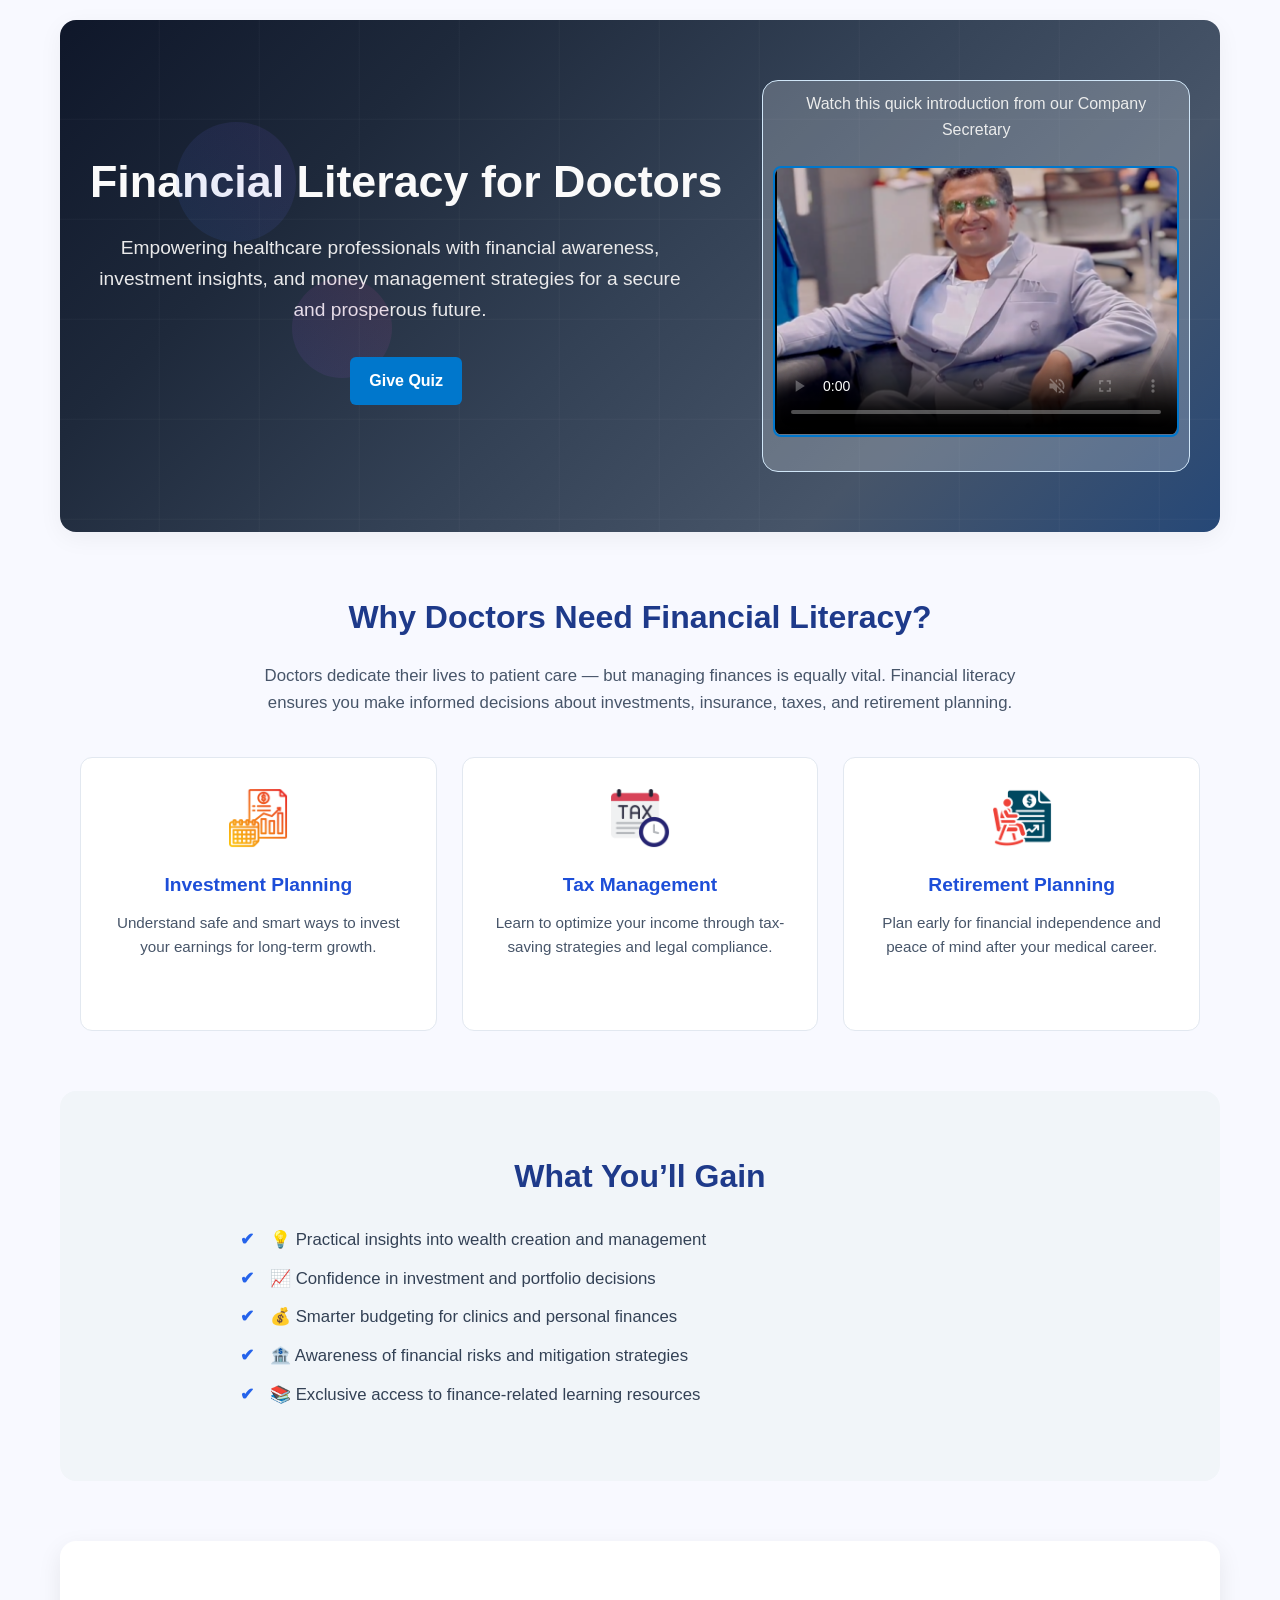
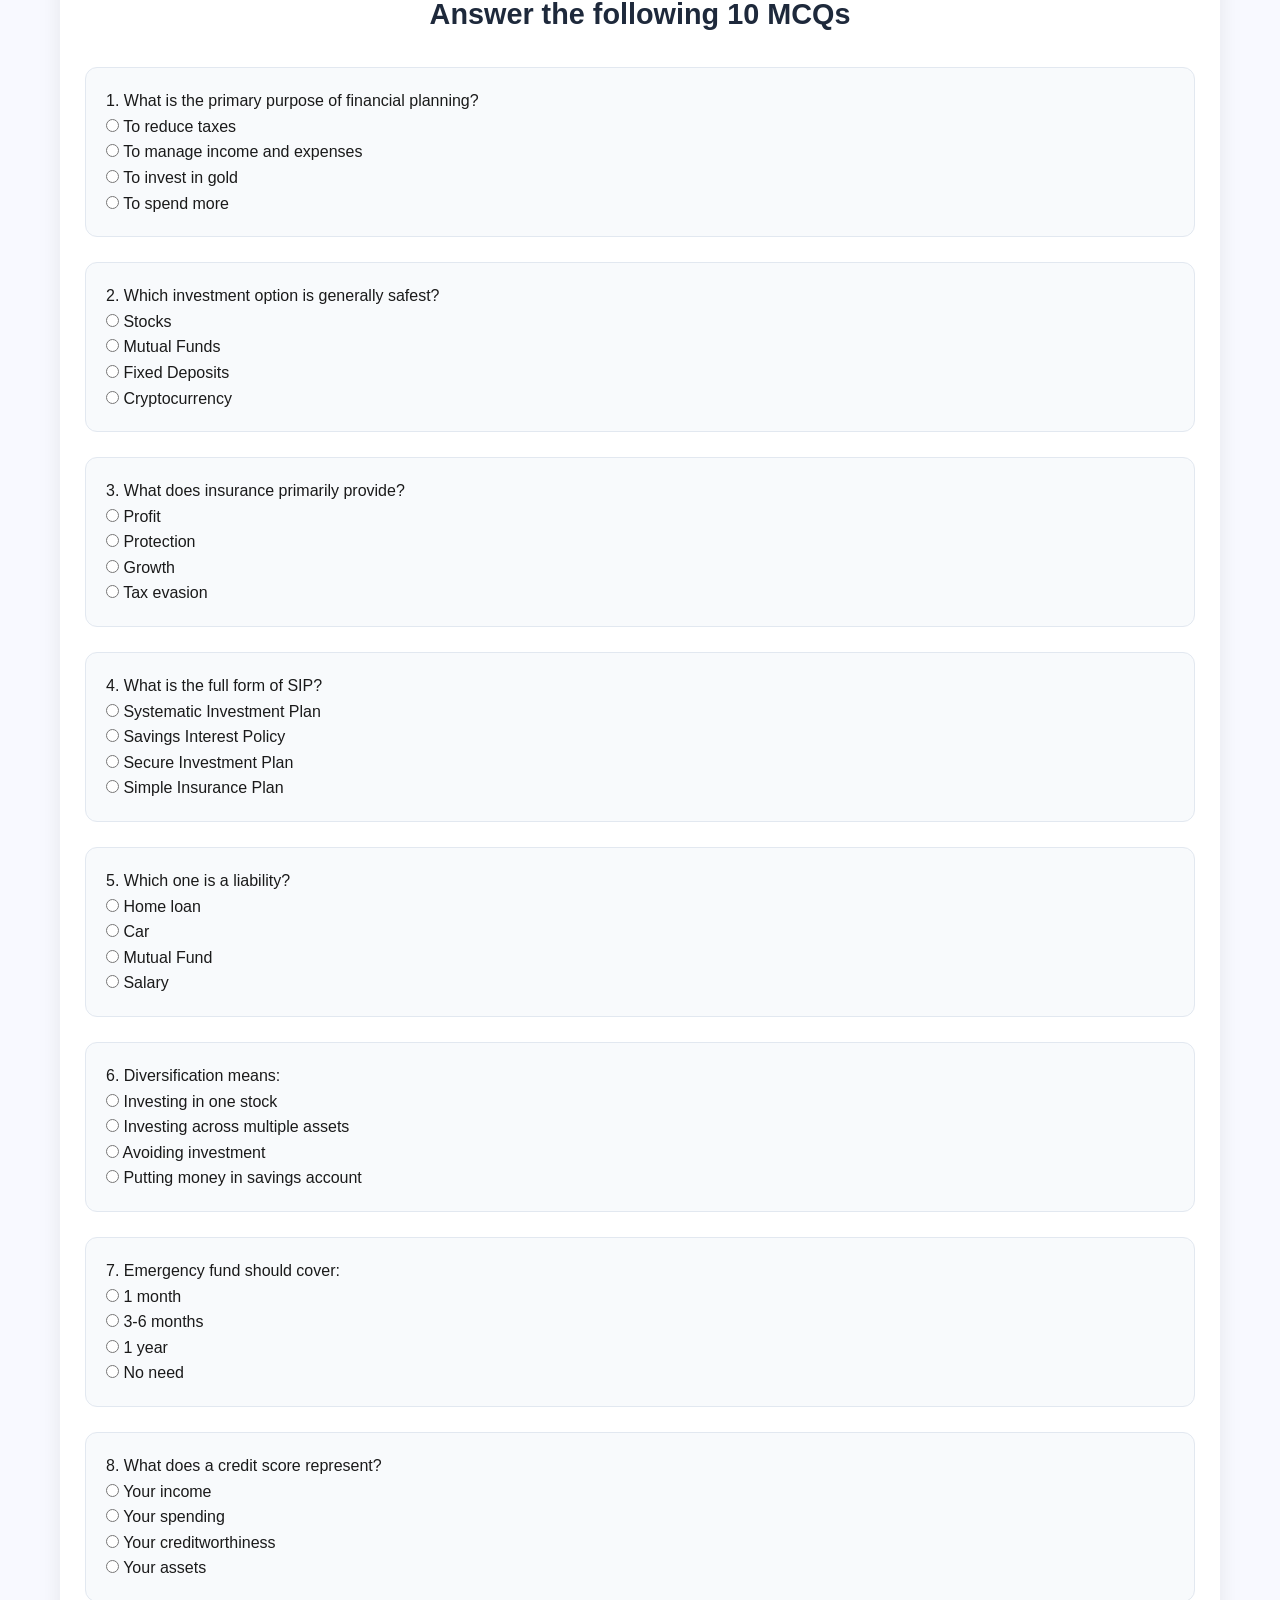
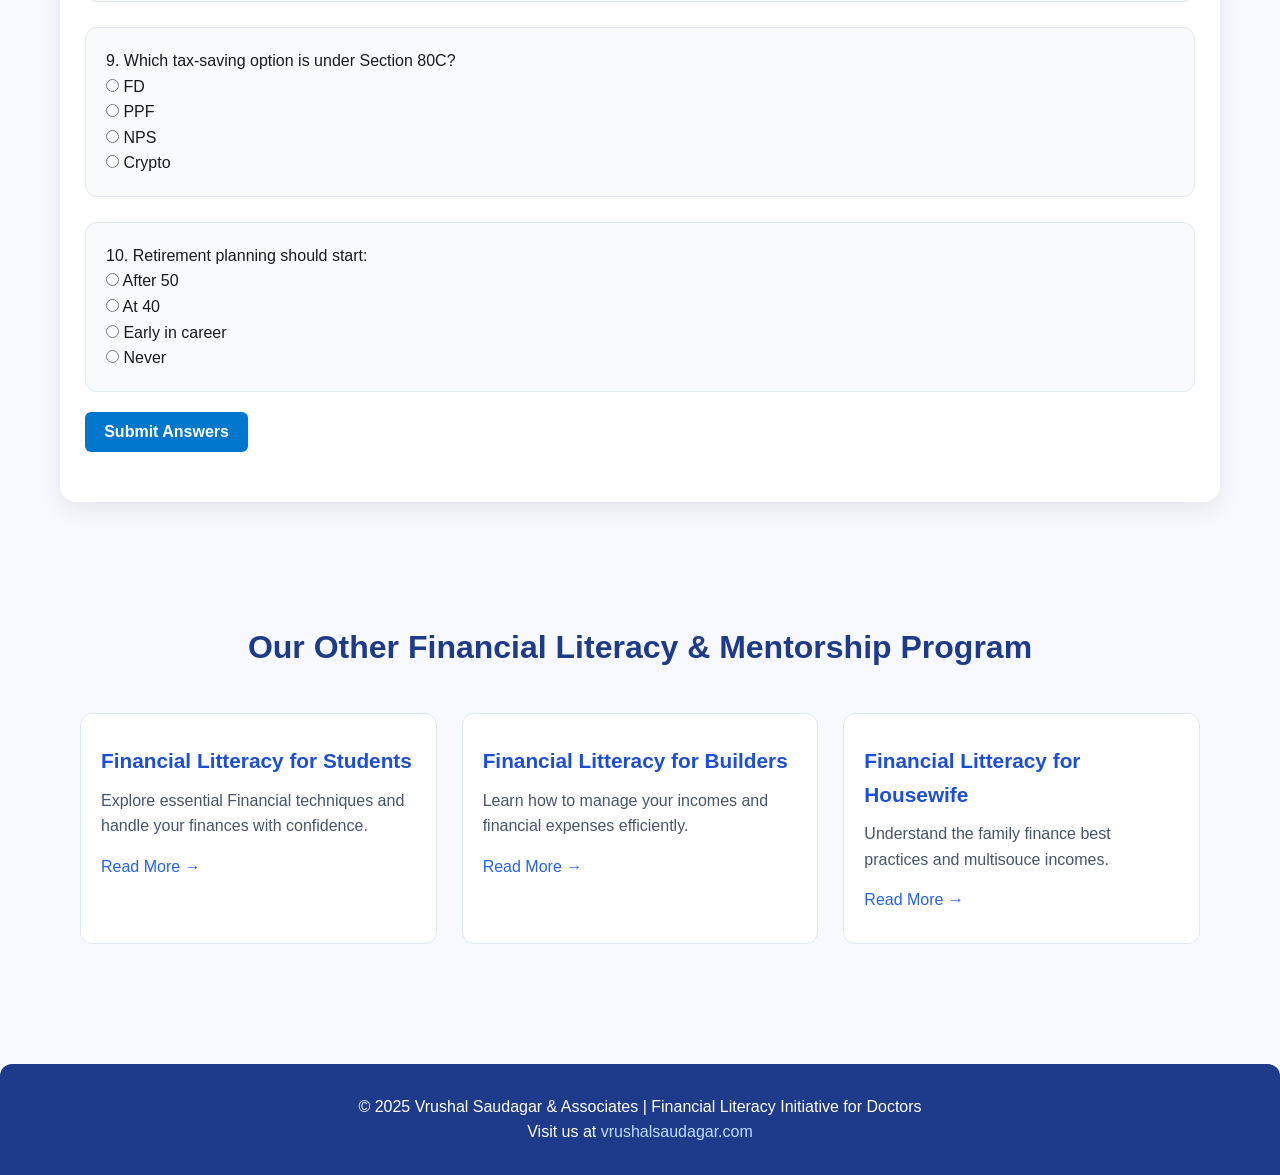
==== commit 6d80f34f: "Update doctors.html and doctors.css: modify section titles and content for financial literacy resour" ====
--- a/doctor.html
+++ b/doctor.html
@@ -99,21 +99,21 @@
 
     <!-- ===== Learning Resources Section ===== -->
     <section class="resources">
-      <h2>Continue Learning</h2>
+      <h2>Our Other Financial Literacy & Mentorship Program</h2>
       <div class="resource-grid">
         <div class="resource-card">
-          <h3>Doctor’s Guide to Investment</h3>
-          <p>Explore essential investment options and build your portfolio with confidence.</p>
+          <h3>Financial Litteracy for Students</h3>
+          <p>Explore essential Financial techniques and handle your finances with confidence.</p>
           <a href="#" class="learn-more">Read More →</a>
         </div>
         <div class="resource-card">
-          <h3>Clinic Financial Management</h3>
-          <p>Learn how to manage your clinic’s operational and financial expenses efficiently.</p>
+          <h3>Financial Litteracy for Builders</h3>
+          <p>Learn how to manage your incomes and financial expenses efficiently.</p>
           <a href="#" class="learn-more">Read More →</a>
         </div>
         <div class="resource-card">
-          <h3>Tax & Legal Simplified</h3>
-          <p>Understand the taxation framework and legal considerations for medical professionals.</p>
+          <h3>Financial Litteracy for Housewife</h3>
+          <p>Understand the family finance best practices and multisouce incomes.</p>
           <a href="#" class="learn-more">Read More →</a>
         </div>
       </div>
--- a/css/doctors.css
+++ b/css/doctors.css
@@ -5,14 +5,15 @@
   box-sizing: border-box;
 }
 html {
-    scroll-padding-top: 80px; /* adjust to your navbar height */
+  scroll-padding-top: 80px; /* adjust to your navbar height */
 
   scroll-behavior: smooth;
 }
 
 body {
-  font-family: "Poppins", sans-serif;
-  background-color: #f9fafb;
+  font-family: "Segoe UI", sans-serif;
+  line-height: 1.6;
+  background-color: #e9e9e9ff;
   color: #1e293b;
   line-height: 1.6;
 }
@@ -27,7 +28,14 @@
 
 /* ===== HERO / INTRO SECTION ===== */
 .intro {
-    background: linear-gradient(135deg, #0f172a 0%, #1e293b 25%, #334155 50%, #475569 75%, #264877ff 100%);
+  background: linear-gradient(
+    135deg,
+    #0f172a 0%,
+    #1e293b 25%,
+    #334155 50%,
+    #475569 75%,
+    #264877ff 100%
+  );
   padding: 60px 30px;
   border-radius: 16px;
   text-align: center;
@@ -35,44 +43,53 @@
   margin-top: 20px;
   transition: all 0.3s ease;
   position: relative;
-  
 }
 
 .intro::before {
-    content: '';
-    position: absolute;
-    top: 0;
-    left: 0;
-    background: 
-        radial-gradient(circle at 20% 20%, rgba(59, 130, 246, 0.3) 0%, transparent 50%),
-        radial-gradient(circle at 80% 80%, rgba(95, 92, 246, 0.3) 0%, transparent 50%),
-        radial-gradient(circle at 40% 60%, rgba(16, 47, 185, 0.2) 0%, transparent 50%);
-    pointer-events: none;
-    z-index: 1;
+  content: "";
+  position: absolute;
+  top: 0;
+  left: 0;
+  background: radial-gradient(
+      circle at 20% 20%,
+      rgba(59, 130, 246, 0.3) 0%,
+      transparent 50%
+    ),
+    radial-gradient(
+      circle at 80% 80%,
+      rgba(95, 92, 246, 0.3) 0%,
+      transparent 50%
+    ),
+    radial-gradient(
+      circle at 40% 60%,
+      rgba(16, 47, 185, 0.2) 0%,
+      transparent 50%
+    );
+  pointer-events: none;
+  z-index: 1;
 }
 
 .intro::after {
-    content: '';
-    position: absolute;
-    top: 0;
-    left: 0;
-    width: 100%;
-    height: 100%;
-    background: 
-        repeating-linear-gradient(
-            90deg,
-            transparent,
-            transparent 98px,
-            rgba(255, 255, 255, 0.03) 100px
-        ),
-        repeating-linear-gradient(
-            180deg,
-            transparent,
-            transparent 98px,
-            rgba(255, 255, 255, 0.03) 100px
-        );
-    pointer-events: none;
-    z-index: 1;
+  content: "";
+  position: absolute;
+  top: 0;
+  left: 0;
+  width: 100%;
+  height: 100%;
+  background: repeating-linear-gradient(
+      90deg,
+      transparent,
+      transparent 98px,
+      rgba(255, 255, 255, 0.03) 100px
+    ),
+    repeating-linear-gradient(
+      180deg,
+      transparent,
+      transparent 98px,
+      rgba(255, 255, 255, 0.03) 100px
+    );
+  pointer-events: none;
+  z-index: 1;
 }
 
 .intro-content {
@@ -108,14 +125,12 @@
   background: #f1f5f938;
   padding: 10px;
   border: 1px solid #d0e6f8ff;
-  z-index:50;
-}
-
-
+  z-index: 50;
+}
 
 /* Intro video label above video */
 .video-container p {
-  font-size: 1.0rem;
+  font-size: 1rem;
   color: #ebececff;
   margin-bottom: 10px;
   max-width: 600px;
@@ -141,8 +156,6 @@
   border-radius: 8px;
 }
 
-
-
 /* Mobile adjustments */
 @media (max-width: 600px) {
   .video-container {
@@ -159,7 +172,7 @@
 .hero-buttons {
   display: flex;
   flex-wrap: wrap;
-  font-weight:bold;
+  font-weight: bold;
   justify-content: center;
   gap: 0.75rem;
   margin-top: 2rem;
@@ -169,7 +182,7 @@
   z-index: 50;
   position: relative;
   overflow: hidden;
-    font-weight:bold;
+  font-weight: bold;
   padding: 0.7rem 1.2rem;
   cursor: pointer;
   font-size: 1rem;
@@ -187,7 +200,7 @@
   cursor: pointer;
   font-size: 1rem;
   border: none;
-  background-color: #FEC401;
+  background-color: #fec401;
   color: white;
   border-radius: 6px;
   text-decoration: none;
@@ -201,7 +214,7 @@
 }
 /* Light slide animation */
 .consultation-btn1::before {
-  content: '';
+  content: "";
   position: absolute;
   top: 0;
   left: -75%;
@@ -217,7 +230,7 @@
   animation: shine 2s infinite;
 }
 .consultation-btn2::before {
-  content: '';
+  content: "";
   position: absolute;
   top: 0;
   left: -75%;
@@ -232,7 +245,6 @@
   transform: skewX(-20deg);
   animation: shine 2s infinite;
 }
-
 
 /* ===== ABOUT SECTION ===== */
 .about {
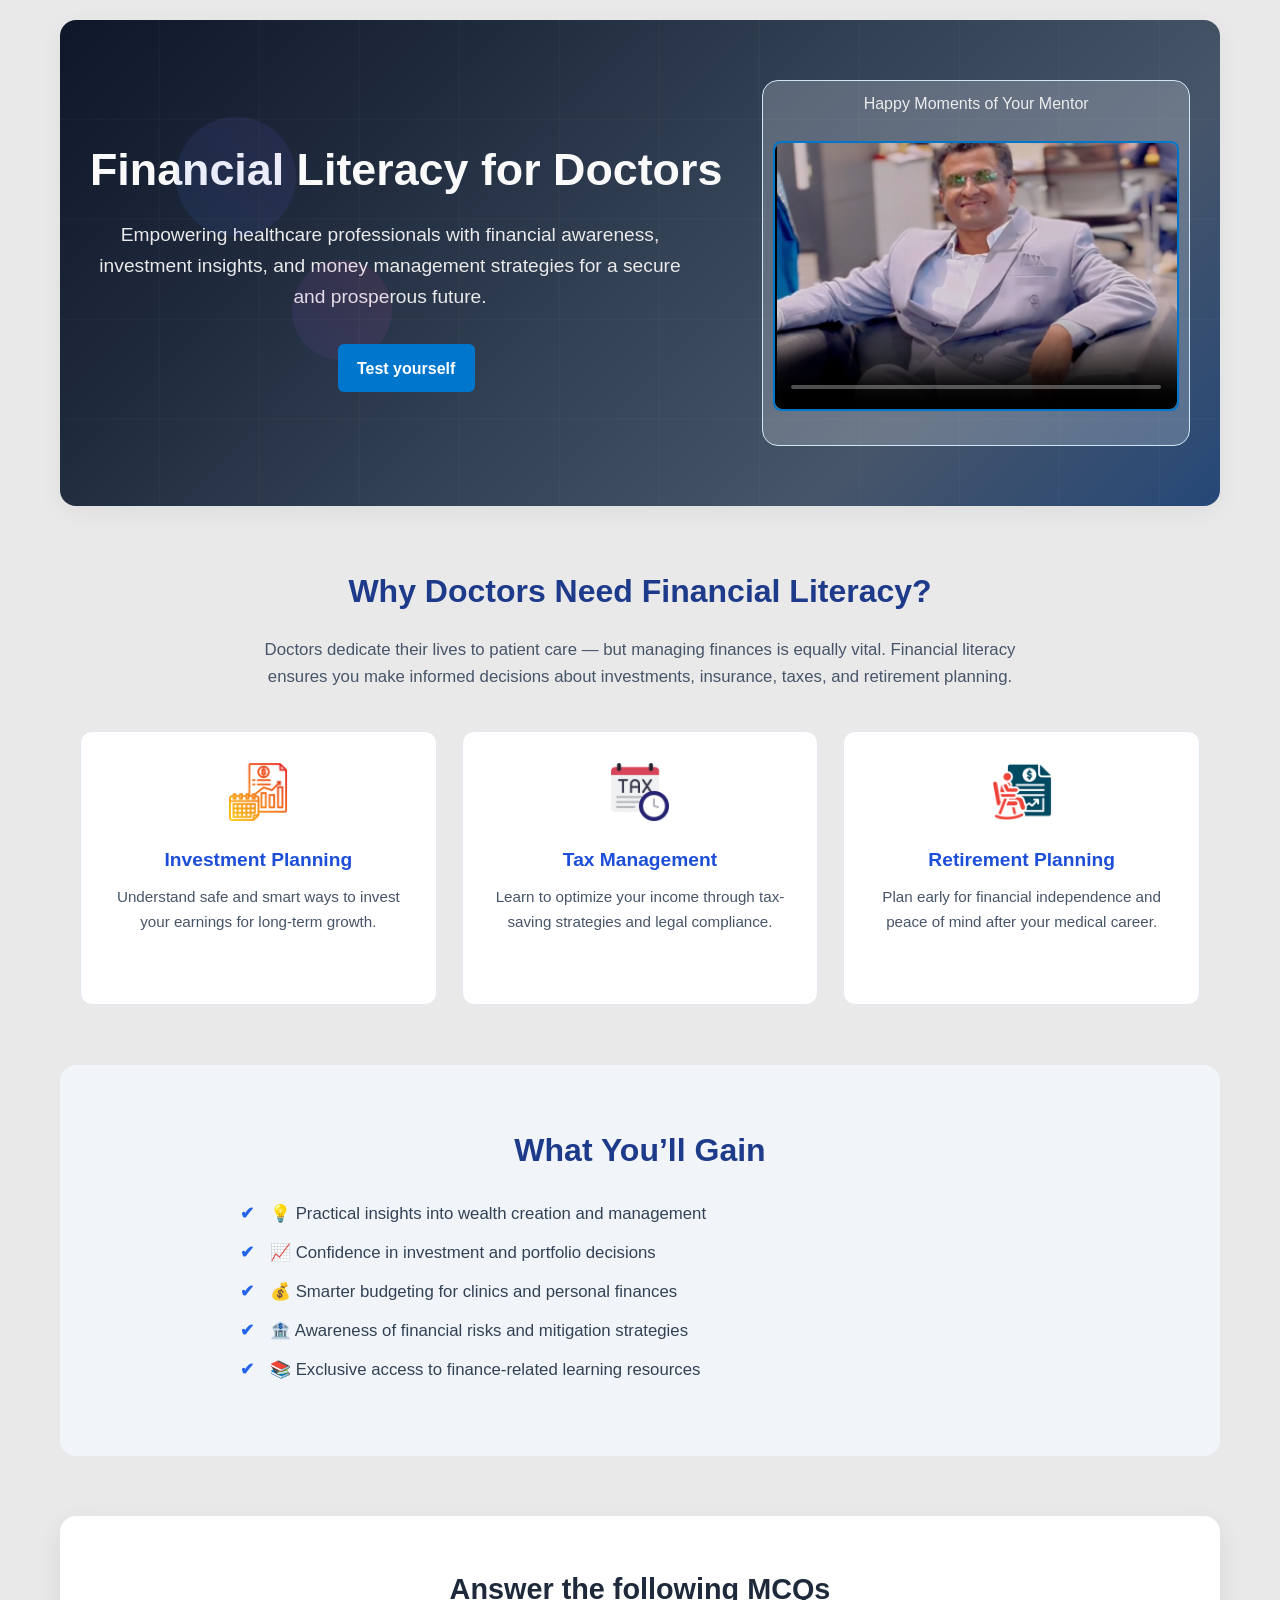
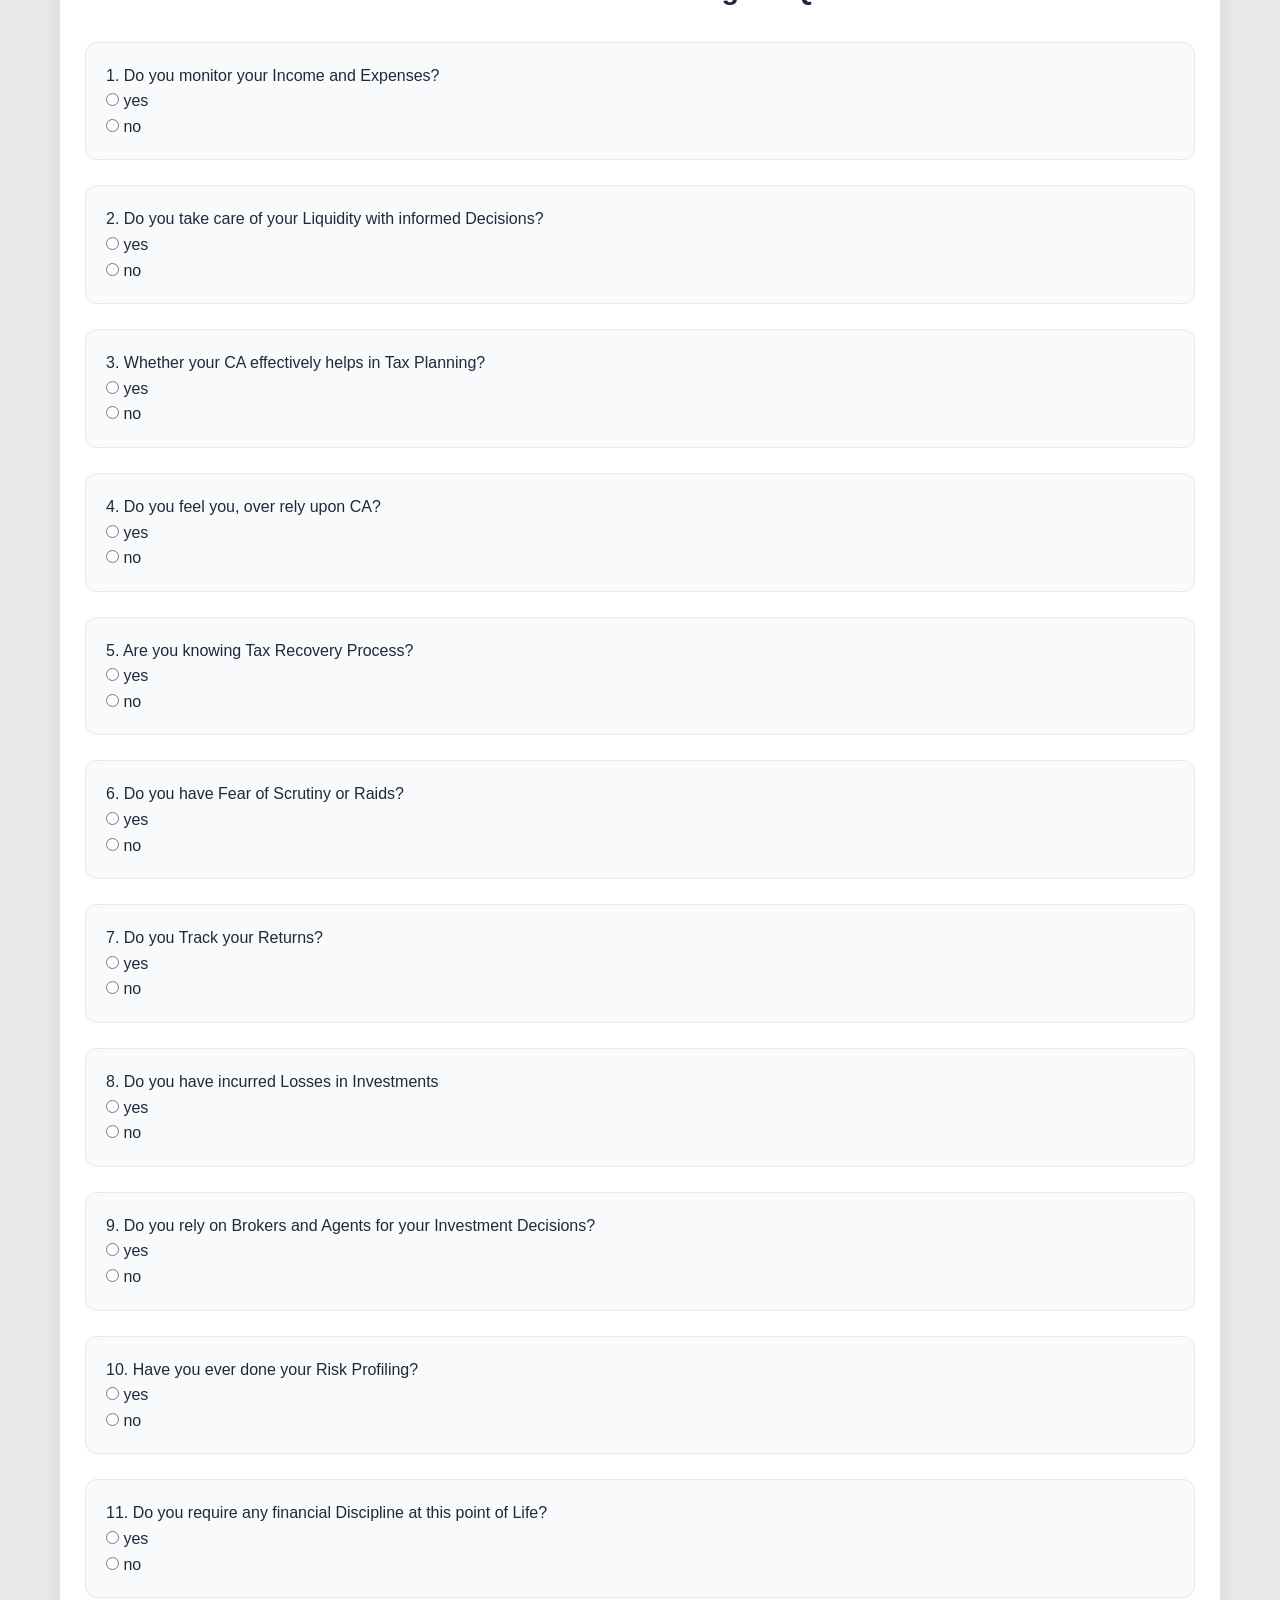
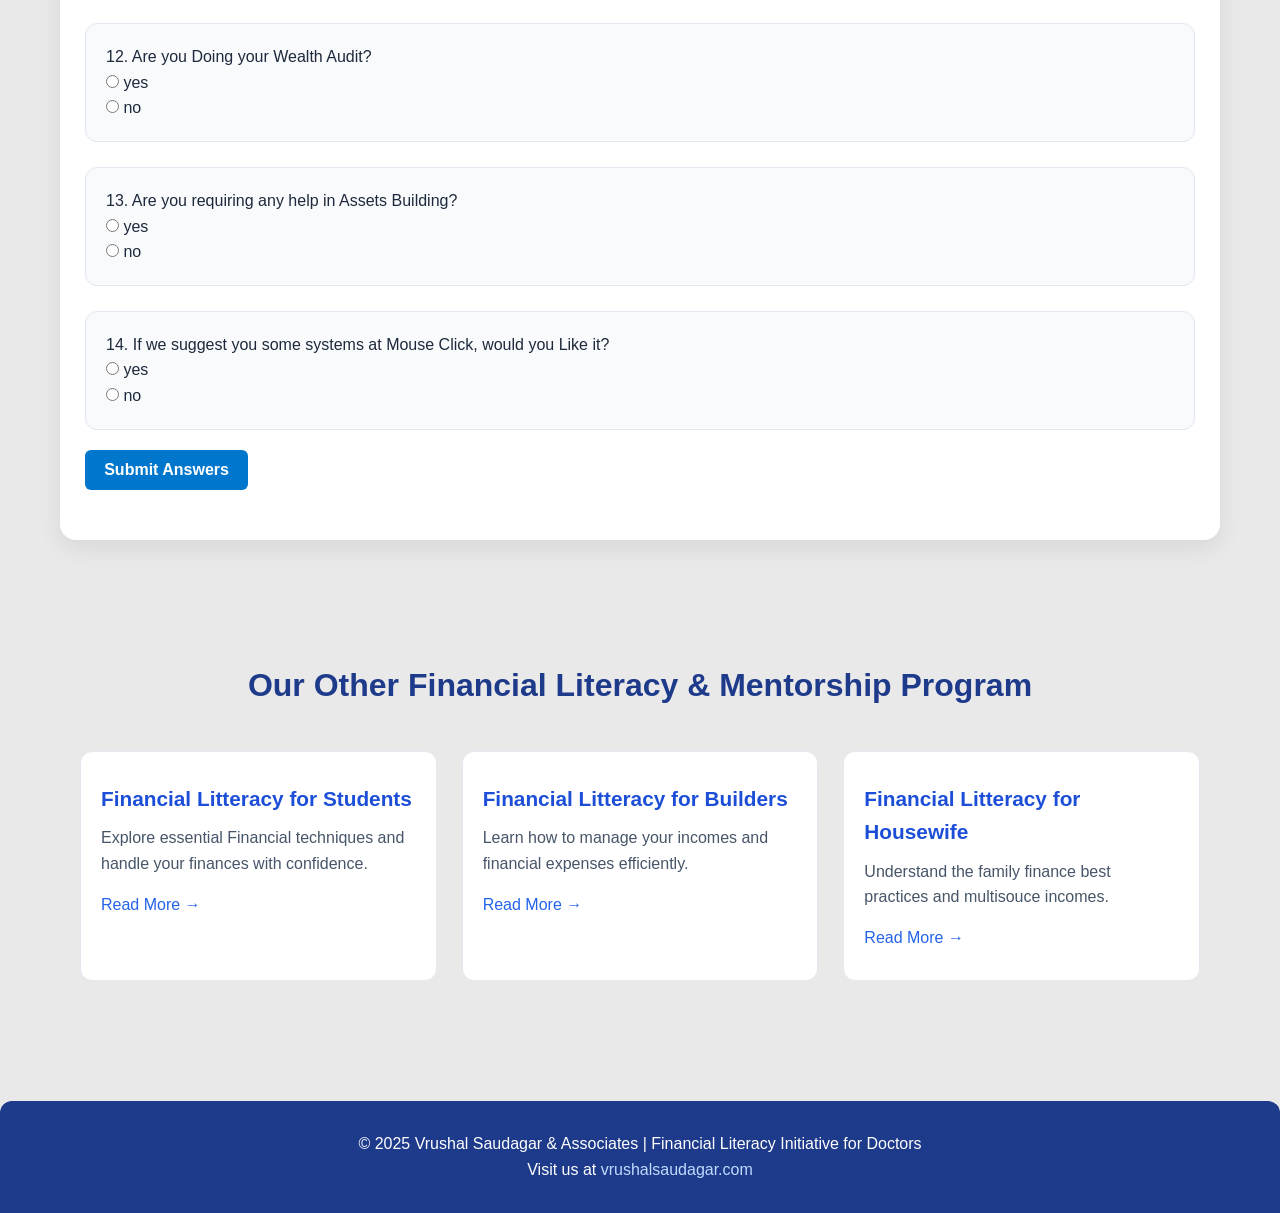
==== commit 2af75c9f: "Add close button to popup and update quiz questions for financial literacy" ====
--- a/doctor.html
+++ b/doctor.html
@@ -35,14 +35,14 @@
             data-cal-config='{"layout":"month_view"}'
             class="consultation-btn1 "
           >
-            Give Quiz
+            Test yourself
           </a>
          
         </div>
         </div>
         
         <div class="video-container">
-          <p class="video-intro">Watch this quick introduction from our Company Secretary</p>
+          <p class="video-intro">Happy Moments of Your Mentor</p>
           <div class="hero-video">
           <video controls autoplay loop muted poster="/assets/thumbnail1.png" class="intro-video">
             <source src="/assets/videos/CS_VS.MP4" type="video/mp4">
@@ -90,7 +90,7 @@
 
     <!-- ===== Quiz Section ===== -->
     <section class="quiz" id="quiz">
-      <h2>Answer the following 10 MCQs</h2>
+      <h2>Answer the following MCQs</h2>
       <form id="quizForm">
         <div id="questionsContainer"></div>
         <button type="submit" style="margin-top:20px;" class="consultation-btn1">Submit Answers</button>
@@ -123,6 +123,7 @@
   <!-- ===== Popup (Existing) ===== -->
   <div id="popup" class="popup">
     <div class="popup-content">
+      <button class="close-popup" id="close-popup">&times;</button>
       <h2>🎉 Congratulations!</h2>
       <p>Your score: <span id="scoreDisplay"></span> / 100</p>
       <p>To understand your result and get a consultation, please fill this form:</p>
--- a/css/doctors.css
+++ b/css/doctors.css
@@ -430,6 +430,18 @@
   transform: scale(0.98);
 }
 
+.close-popup {
+  position: absolute;
+  top: 10px;
+  right: 15px;
+  background: none;
+  border: none;
+  font-size: 2.5rem;
+  cursor: pointer;
+  color: #c78c84ff;
+  transition: color 0.2s ease;
+}
+
 /* ===== RESOURCES SECTION ===== */
 .resources {
   padding: 60px 20px;
--- a/css/style3.css
+++ b/css/style3.css
@@ -1,9 +1,5 @@
-body {
-  font-family: 'Segoe UI', sans-serif;
-  line-height: 1.6;
-  background: #f8f9ff;
-  color: #1a1a1a;
-}
+
+
  h1 {
   font-size: 3rem;
   margin-bottom: 1rem;
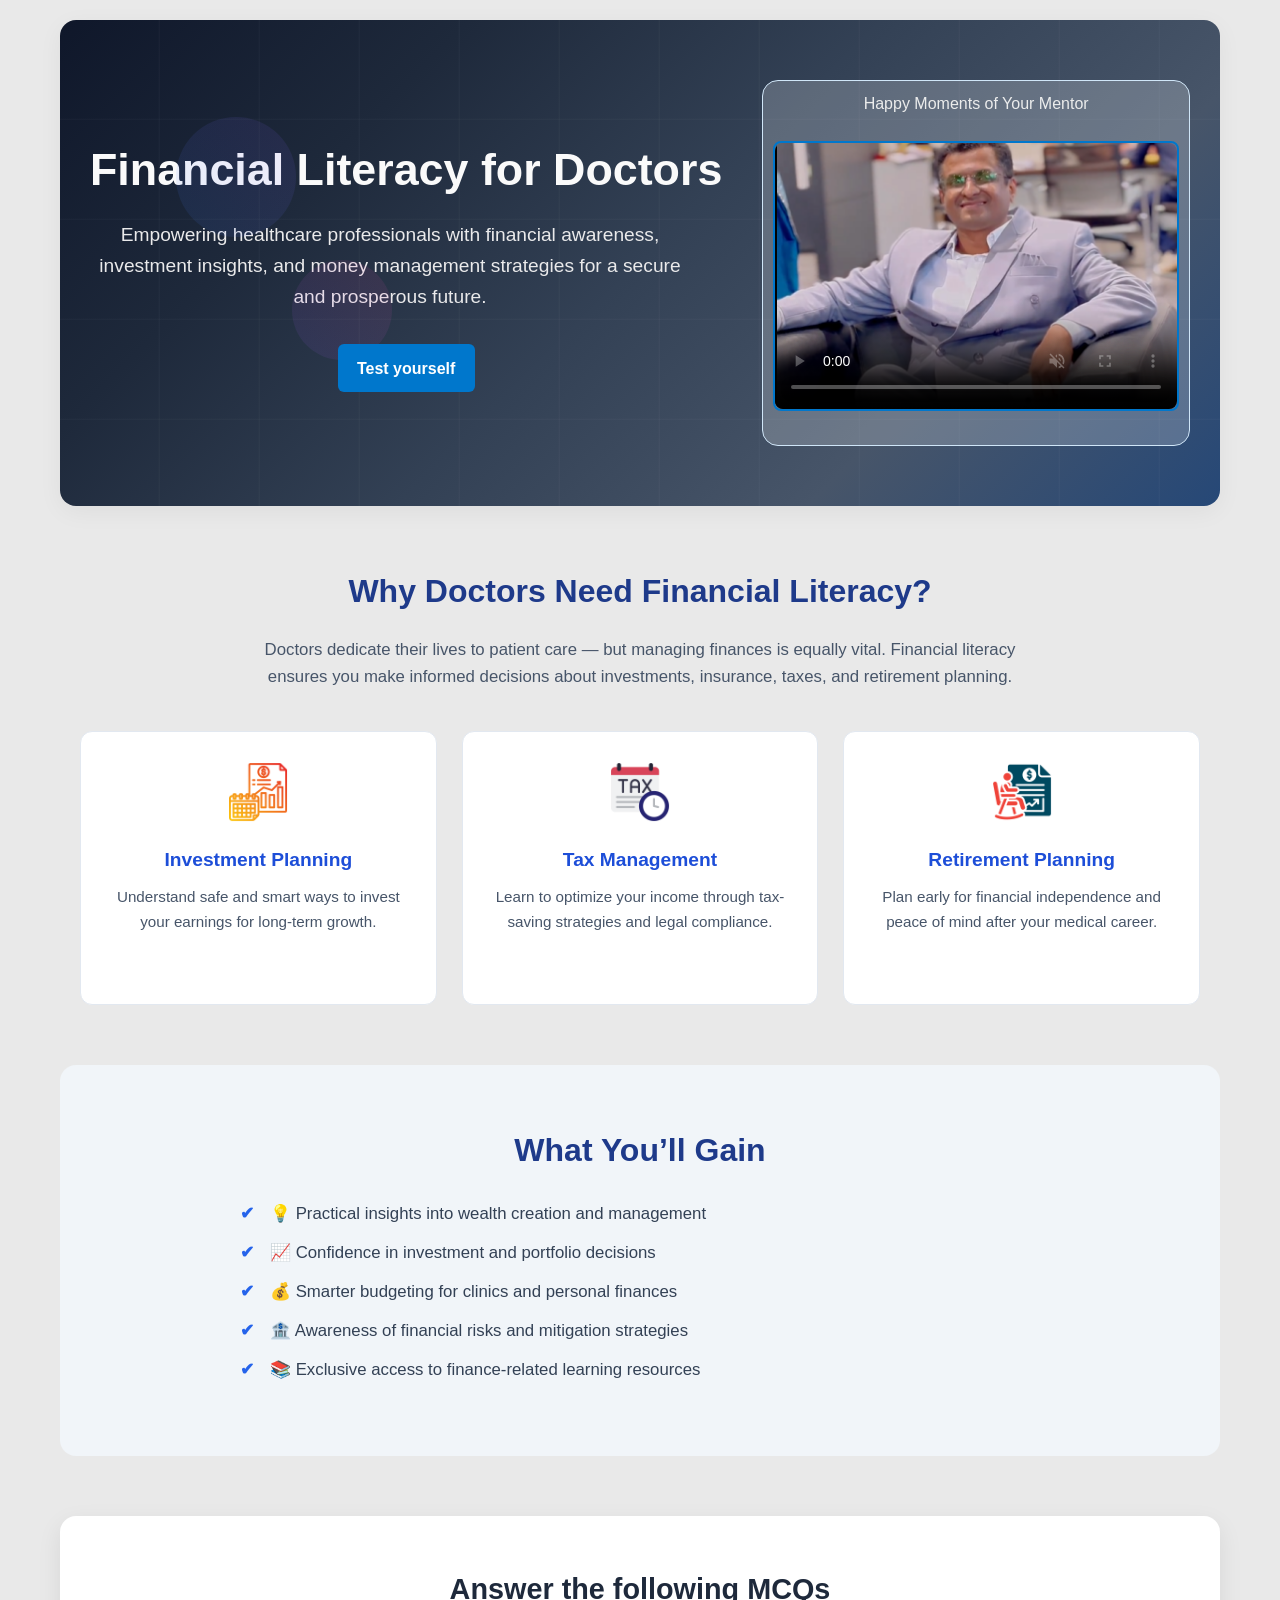
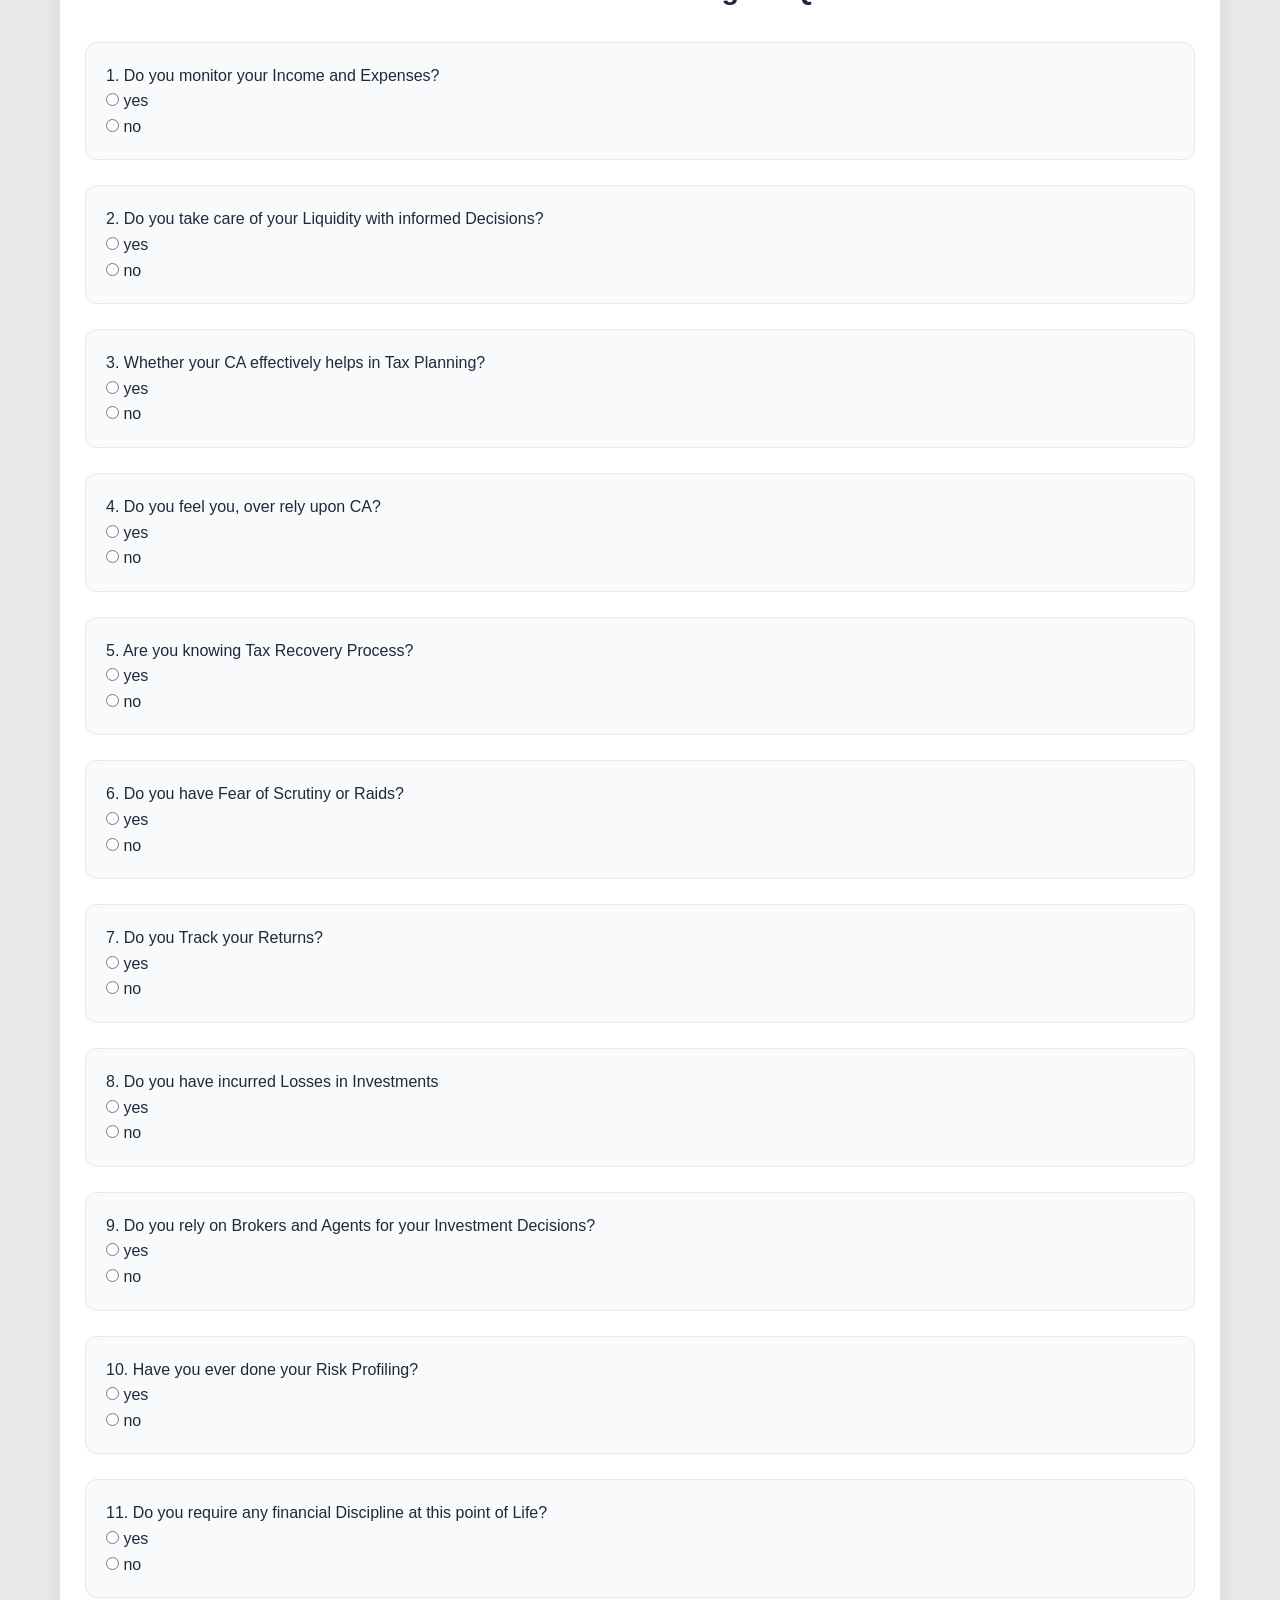
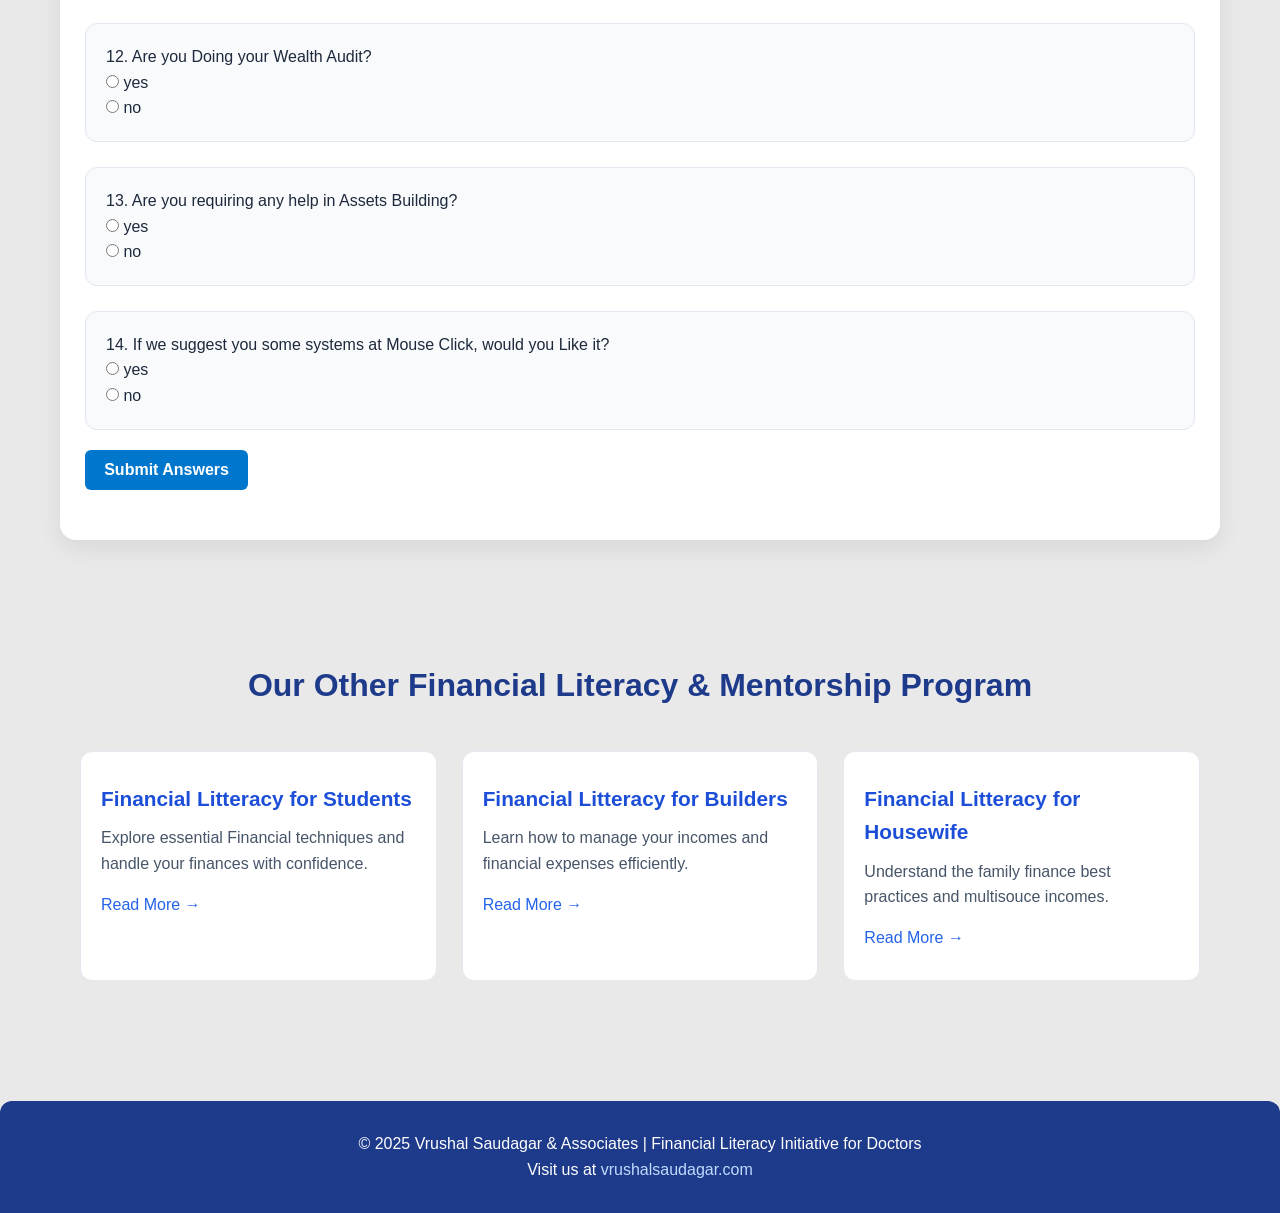
==== commit 87b64529: "Add new popup for quiz results and update close button functionality" ====
--- a/doctor.html
+++ b/doctor.html
@@ -123,10 +123,8 @@
   <!-- ===== Popup (Existing) ===== -->
   <div id="popup" class="popup">
     <div class="popup-content">
-      <button class="close-popup" id="close-popup">&times;</button>
-      <h2>🎉 Congratulations!</h2>
-      <p>Your score: <span id="scoreDisplay"></span> / 100</p>
-      <p>To understand your result and get a consultation, please fill this form:</p>
+      
+      <p>To get your result, fill this form:</p>
 
       <form id="leadForm" target="hidden_iframe">
         <input name="entry.1878981937" id="nameField" placeholder="Full Name" required>
@@ -139,11 +137,24 @@
         <button type="submit" class="btn">Submit</button>
       </form>
 
-      <p id="thankYou" class="hidden">✅ Thank you! Visit our main website for more info: 
-        <a href="https://vrushalsaudagar.com" target="_blank">yourmainwebsite.com</a>
+     
+    </div>
+  </div>
+
+   <div id="popup2" class="popup2">
+    <div class="popup-content">
+      <button class="close-popup" id="close-popup">&times;</button>
+      <h2>🎉 Congratulations!</h2>
+      <p>Your score: <span id="scoreDisplay"></span> / 100</p>
+       
+      <p id="thankYou" >✅ Thank you! Our team will contact you shortly.</p> 
+        
+        <a href="https://vrushalsaudagar.com" target="_blank">Visit Our Main Website</a>
       </p>
     </div>
   </div>
+
+  
 
   <iframe name="hidden_iframe" style="display:none;"></iframe>
 
--- a/css/doctors.css
+++ b/css/doctors.css
@@ -508,6 +508,16 @@
   z-index: 999;
 }
 
+.popup2 {
+  display: none;
+  position: fixed;
+  inset: 0;
+  background-color: rgba(0, 0, 0, 0.65);
+  justify-content: center;
+  align-items: center;
+  z-index: 999;
+}
+
 .popup-content {
   background: #ffffff;
   padding: 30px 40px;
--- a/css/style3.css
+++ b/css/style3.css
@@ -186,12 +186,12 @@
 /* Enhanced Personas Section */
 /* Enhanced Personas Section */
 /* Enhanced Personas Section */
-.personas-section {
+/* .personas-section {
     background: transparent;
     padding: 60px 0;
     position: relative;
     overflow: hidden;
-}
+} */
 
 .personas-section::before {
     content: '';
@@ -233,7 +233,7 @@
     backdrop-filter: blur(20px);
 }
 
-.persona-card::before {
+/* .persona-card::before {
     content: '';
     position: absolute;
     top: 0;
@@ -248,15 +248,15 @@
     opacity: 0;
     transition: opacity 0.6s ease;
     z-index: 1;
-}
-
-.persona-card:hover {
+} */
+
+/* .persona-card:hover {
     transform: translateY(-15px);
     box-shadow: 
         0 30px 60px rgba(0, 0, 0, 0.2),
         0 1px 0px rgba(255, 255, 255, 0.3) inset;
     border-color: rgba(255, 255, 255, 0.4);
-}
+} */
 
 .persona-card:hover::before {
     opacity: 1;
